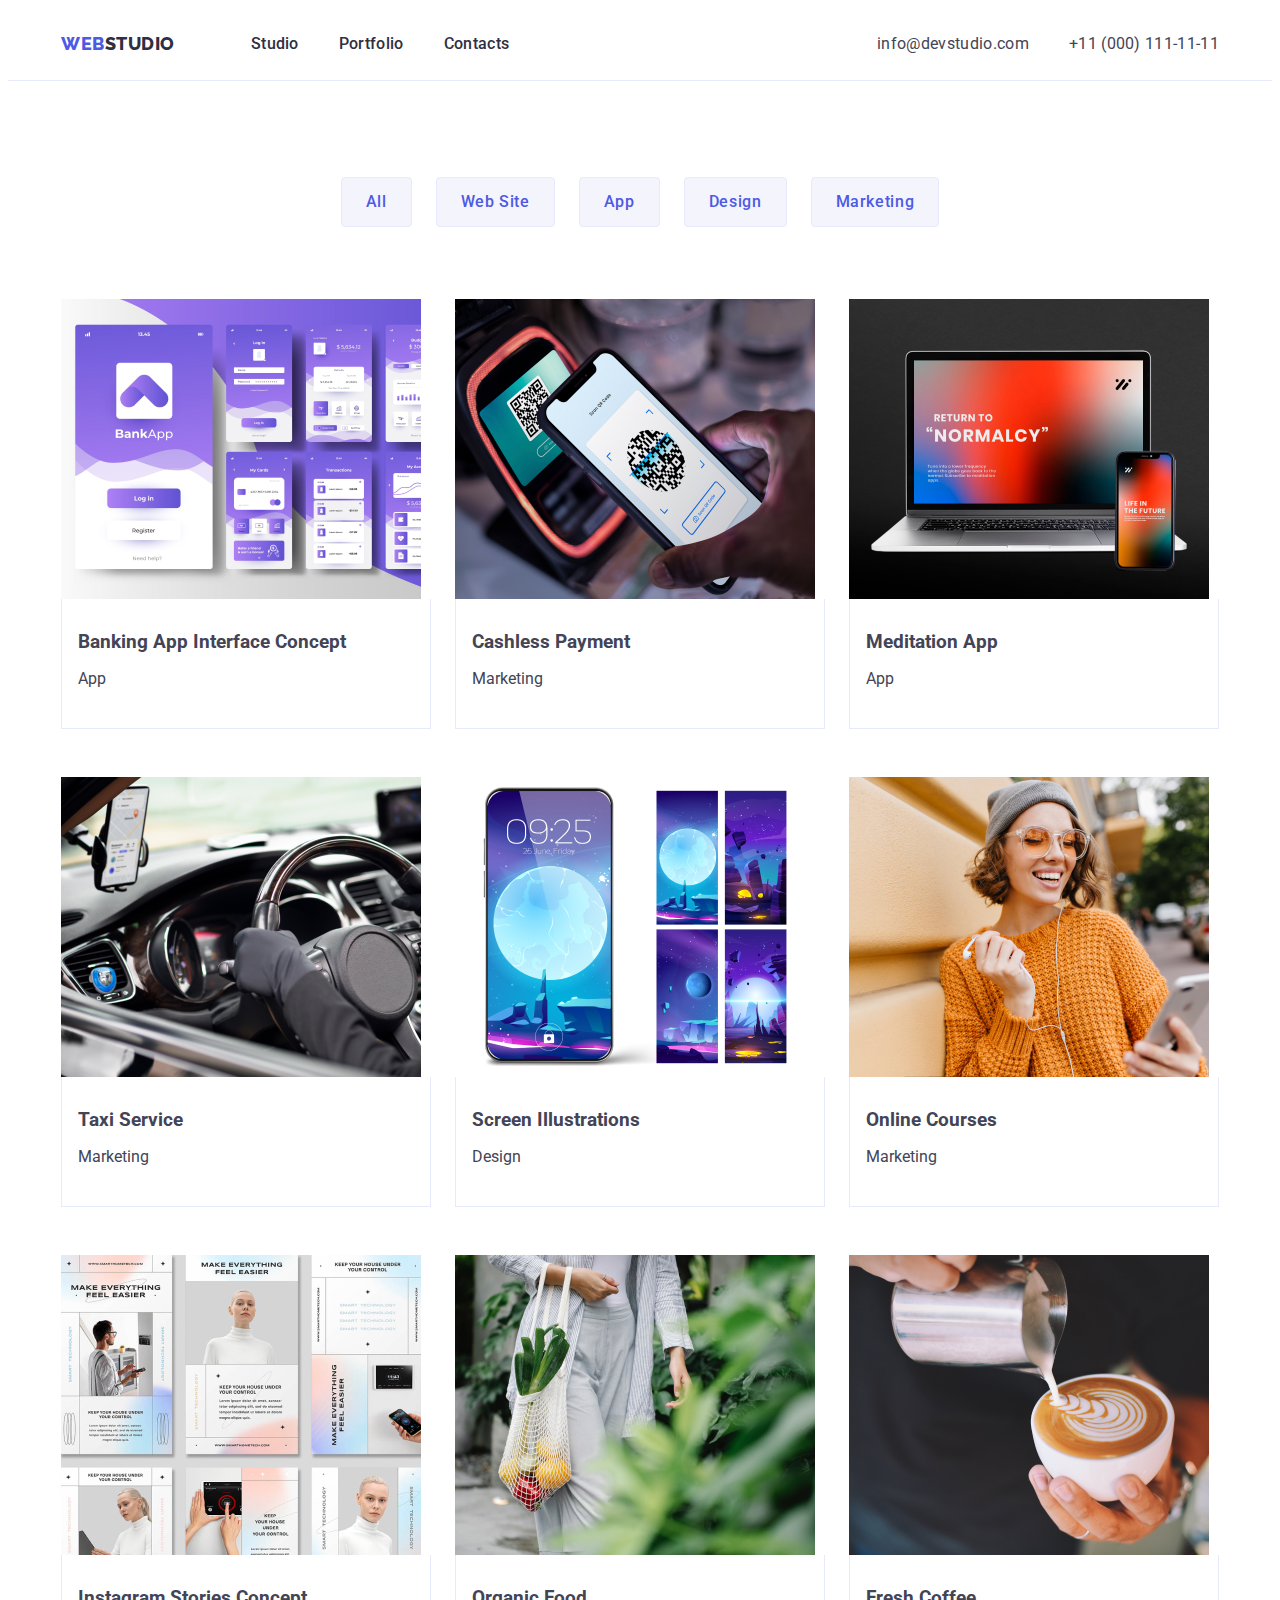
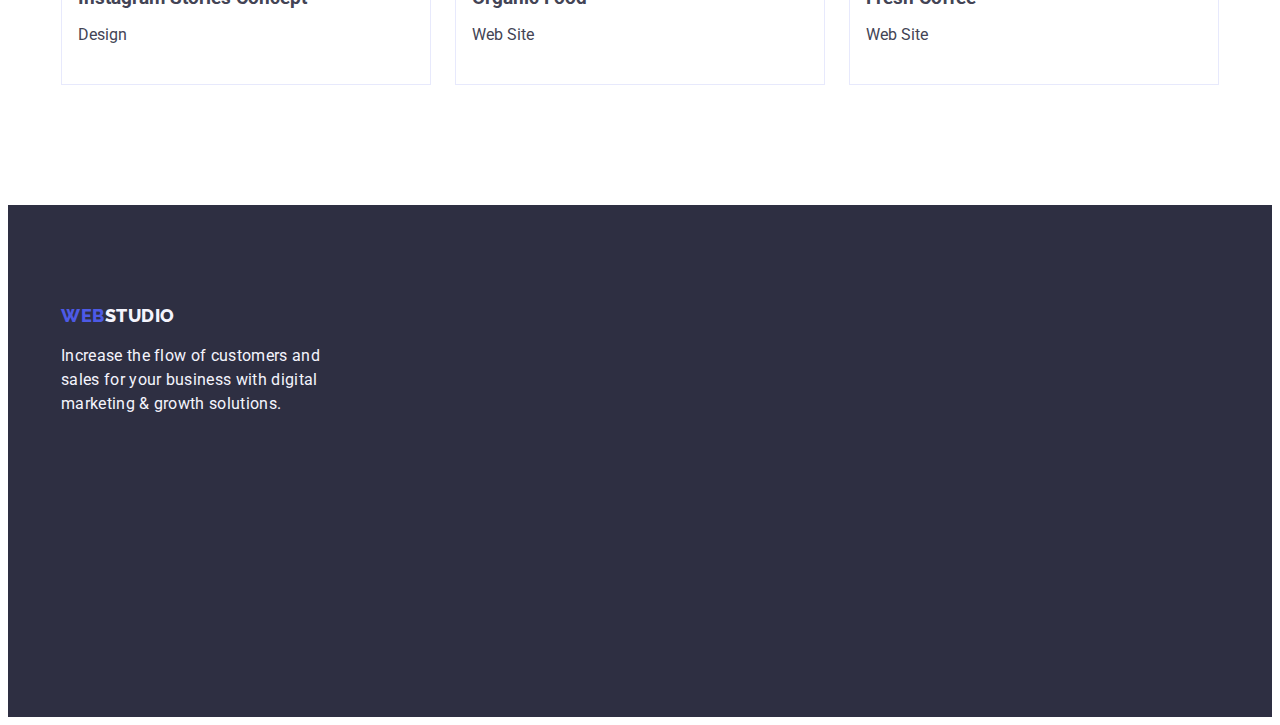
==== portfolio.html @ a8223c03 "Initial commit" ====
<!DOCTYPE html>
<html lang="en">
  <head>
    <title>Portfolio</title>
    <link rel="preconnect" href="https://fonts.googleapis.com" />
    <link rel="preconnect" href="https://fonts.gstatic.com" crossorigin />
    <link
      href="https://fonts.googleapis.com/css2?family=Raleway:wght@800&family=Roboto:wght@400;500;700&display=swap"
      rel="stylesheet"
    />
    <link
      rel="stylesheet"
      href="https://cdnjs.cloudflare.com/ajax/libs/modern-normalize/2.0.0/modern-normalize.min.css"
      integrity="sha512-4xo8blKMVCiXpTaLzQSLSw3KFOVPWhm/TRtuPVc4WG6kUgjH6J03IBuG7JZPkcWMxJ5huwaBpOpnwYElP/m6wg=="
      crossorigin="anonymous"
      referrerpolicy="no-referrer"
    />
    <link rel="stylesheet" href="./css/style.css" />
  </head>

  <body>
    <header class="header">
      <div class="div-header container">
        <nav class="nav">
          <a href="" class="logo link"
            >Web<span class="span-studio-header">Studio</span></a
          >
          <ul class="list navigation">
            <li><a href="./index.html" class="link studio">Studio</a></li>
            <li>
              <a href="./portfolio.html" class="link studio">Portfolio</a>
            </li>
            <li><a href="" class="link studio">Contacts</a></li>
          </ul>
        </nav>
        <address class="address">
          <ul class="list contact-list">
            <li>
              <a href="mailto:info@devstudio.com" class="link contacts"
                >info@devstudio.com</a
              >
            </li>
            <li>
              <a href="tel:+110001111111" class="link contacts"
                >+11 (000) 111-11-11</a
              >
            </li>
          </ul>
        </address>
      </div>
    </header>
    <main class="main">
      <section class="section section-portfolio">
        <div class="container">
          <!-- section 1 -->

          <h1 class="h1-portfolio visually-hidden">section 1</h1>
          <ul class="list buttons">
            <li>
              <button type="button" class="first-button">All</button>
            </li>
            <li>
              <button type="button" class="first-button">Web Site</button>
            </li>
            <li>
              <button type="button" class="first-button">App</button>
            </li>
            <li>
              <button type="button" class="first-button">Design</button>
            </li>
            <li>
              <button type="button" class="first-button">Marketing</button>
            </li>
          </ul>

          <ul class="list block-one">
            <li class="block-one-li">
              <a href="" class="link">
                <img
                  src="./images/img21.jpg"
                  width="360"
                  height="300"
                  alt="Banking App Interface Concept"
                />
                <div class="block-one-div">
                  <h3 class="sec-h-three-portf">
                    Banking App Interface Concept
                  </h3>
                  <p class="sec-p-portf">App</p>
                </div>
              </a>
            </li>

            <li class="block-one-li">
              <a href="" class="link">
                <img
                  src="./images/img22.jpg"
                  width="360"
                  height="300"
                  alt="Cashless Payment"
                />
                <div class="block-one-div">
                  <h3 class="sec-h-three-portf">Cashless Payment</h3>
                  <p class="sec-p-portf">Marketing</p>
                </div>
              </a>
            </li>
            <li class="block-one-li">
              <a href="" class="link">
                <img
                  src="./images/img23.jpg"
                  width="360"
                  height="300"
                  alt="Meditation App"
                />
                <div class="block-one-div">
                  <h3 class="sec-h-three-portf">Meditation App</h3>
                  <p class="sec-p-portf">App</p>
                </div>
              </a>
            </li>
            <li class="block-one-li">
              <a href="" class="link">
                <img
                  src="./images/img24.jpg"
                  width="360"
                  height="300"
                  alt="Taxi Service"
                />
                <div class="block-one-div">
                  <h3 class="sec-h-three-portf">Taxi Service</h3>
                  <p class="sec-p-portf">Marketing</p>
                </div>
              </a>
            </li>
            <li class="block-one-li">
              <a href="" class="link">
                <img
                  src="./images/img25.jpg"
                  width="360"
                  height="300"
                  alt="Screen Illustrations"
                />
                <div class="block-one-div">
                  <h3 class="sec-h-three-portf">Screen Illustrations</h3>
                  <p class="sec-p-portf">Design</p>
                </div>
              </a>
            </li>
            <li class="block-one-li">
              <a href="" class="link">
                <img
                  src="./images/img26.jpg"
                  width="360"
                  height="300"
                  alt="Online Courses"
                />
                <div class="block-one-div">
                  <h3 class="sec-h-three-portf">Online Courses</h3>
                  <p class="sec-p-portf">Marketing</p>
                </div>
              </a>
            </li>
            <li class="block-one-li">
              <a href="" class="link">
                <img
                  src="./images/img27.jpg"
                  width="360"
                  height="300"
                  alt="Instagram Stories Concept"
                />
                <div class="block-one-div">
                  <h3 class="sec-h-three-portf">Instagram Stories Concept</h3>
                  <p class="sec-p-portf">Design</p>
                </div>
              </a>
            </li>
            <li class="block-one-li">
              <a href="" class="link">
                <img
                  src="./images/img28.jpg"
                  width="360"
                  height="300"
                  alt="Organic Food"
                />
                <div class="block-one-div">
                  <h3 class="sec-h-three-portf">Organic Food</h3>
                  <p class="sec-p-portf">Web Site</p>
                </div>
              </a>
            </li>
            <li class="block-one-li">
              <a href="" class="link">
                <img
                  src="./images/img29.jpg"
                  width="360"
                  height="300"
                  alt="Fresh Coffee"
                />
                <div class="block-one-div">
                  <h3 class="sec-h-three-portf">Fresh Coffee</h3>
                  <p class="sec-p-portf">Web Site</p>
                </div>
              </a>
            </li>
          </ul>
        </div>
      </section>
    </main>

    <footer class="footerclass">
      <div class="container">
        <a href="" class="logo-footer link"
          >Web<span class="span-studio">Studio</span></a
        >
        <p class="footer-p">
          Increase the flow of customers and sales for your business with
          digital marketing & growth solutions.
        </p>
      </div>
    </footer>
  </body>
</html>
---- css/style.css ----
:root {
  --navyblue: #2e2f42;
  --iris: #4d5ae5;
  --slate: #434455;
  --white: #fff;
  --ocean: #404bbf;
  --cloud: #f4f4fd;
}

body {
  font-family: "Roboto", sans-serif;
  color: #434455;
  background-color: #ffffff;
}

.container {
  margin: 0 auto;
  width: 1158px;
  padding: 0 15px 0 15px;
}

.nav {
  display: flex;
  align-items: center;
}
.section {
}
.link {
  text-decoration: none;
  color: #434455;
  font-family: "Roboto", sans-serif;
}

.logo {
  color: var(--iris);
  font-family: "Raleway", sans-serif;
  font-size: 18px;
  font-weight: 800;
  line-height: 1.17;
  letter-spacing: 0.03em;
  text-transform: uppercase;
  display: inline-block;
  margin-right: 76px;
}

.logo-footer {
  color: var(--iris);
  font-family: "Raleway", sans-serif;
  font-size: 18px;
  font-weight: 800;
  line-height: 1.17;
  letter-spacing: 0.03em;
  text-transform: uppercase;
  display: inline-block;
  margin-bottom: 17.5px;
}

.span-studio {
  color: #f4f4fd;
}

.span-studio-header {
  color: var(--navyblue);
}

.studio {
  display: inline-block;
  font-size: 16px;
  font-weight: 500;
  line-height: 1.5;
  letter-spacing: 0.02em;
  color: var(--navyblue);
  padding: 24px 0 24px;
}
.div-four-sec-list {
  padding: 32px 0;
}
.list-sec-two {
  gap: 24px;
  display: flex;
}
.sec-four-li {
  width: calc((100% - 72px) / 4);
  border-radius: 0px 0px 4px 4px;
}
.list-sec-two-li {
  width: calc((100% - 72px) / 4);
}
.img-list-index-li {
  width: calc((100% - 48px) / 3);
}
.list {
  list-style: none;
  display: flex;
  padding: 0;
  margin: 0;
}

.img-list-index {
  display: flex;
  flex-wrap: wrap;
  gap: 24px;
}

.img-list-index > img {
  border: 1px solid var(--cornflower, #e7e9fc);
  background: url(<path-to-image>),
    lightgray -72.845px -19px / 144.444% 112.667% no-repeat;
}
.navigation {
  font-size: 16px;
  font-weight: 500;
  line-height: 1.5;
  letter-spacing: 0.32px;
  display: flex;
  gap: 40px;
}

.contacts:hover,
.contacts:focus,
.studio:hover,
.studio:focus {
  color: var(--ocean);
}

.address {
  font-family: "Roboto";
  font-size: 16px;
  font-style: normal;
  font-weight: 400;
  letter-spacing: 0.32px;
  margin-left: auto;
}

.contacts {
  display: inline-block;
  color: var(--slate);
  line-height: 1.5;
  letter-spacing: 0.02em;
}
h1,
h2,
h3,
h4,
h5 {
  margin: 0;
}
.contact-list {
  display: flex;
  gap: 40px;
  padding-top: 24px;
  padding-bottom: 24px;
}

.sec-h-three {
  margin-bottom: 8px;
  font-weight: 500;
  line-height: 1.2;
  font-size: 20px;
  letter-spacing: 0.02em;
  color: var(---navyblue, #2e2f42);
}
.sec-p {
  line-height: 1.5;
  font-size: 16px;
  letter-spacing: 0.02em;
  color: var(--slate, #434455);
}

.sec-h-three-team {
  margin-bottom: 8px;
  font-weight: 500;
  line-height: 1.2;
  font-size: 20px;
  letter-spacing: 0.02em;
  color: var(---navyblue, #2e2f42);
  justify-content: center;
  align-items: center;
  display: flex;
}

.sec-p-team {
  line-height: 1.5;
  font-size: 16px;
  letter-spacing: 0.02em;
  color: var(--slate, #434455);
  justify-content: center;
  align-items: center;
  display: flex;
}

.h-section-thee {
  font-size: 36px;
  line-height: 1.11;
  text-align: center;
  color: var(---navyblue, #2e2f42);
  text-transform: capitalize;
  letter-spacing: 0.02em;
  margin-bottom: 72px;
}

.section-four {
  background-color: #f4f4fd;
  padding: 120px 0;
}

.section-three {
  padding-bottom: 120px;
}
.footerclass {
  background-color: var(--navyblue);
  padding: 100px 0;
  height: 312px;
  flex-shrink: 0;
}
.block-one {
  display: flex;
  flex-wrap: wrap;
  column-gap: 24px;
  row-gap: 48px;
}

.block-one-div {
  padding: 32px 16px;
  border: 1px solid #e7e9fc;
  border-top: none;
}
.block-one-li {
  width: calc((100% - 48px) / 3);
}
.sec-p-portf,
.sec-h-three-portf {
  flex-direction: column;
  justify-content: center;
  align-items: flex-start;
  gap: 8px;
  align-self: stretch;
  margin-bottom: 8px;
}

.button-sec-index {
  background: var(--navyblue, #2e2f42);
  height: 600px;
  flex-shrink: 0;
  padding: 188px 0;
}
.footer-p {
  font-family: Roboto;
  font-size: 16px;
  font-style: normal;
  font-weight: 400;
  line-height: 1.5;
  color: var(--cloud);
  letter-spacing: 0.02em;
  max-width: 264px;
  margin: 0;
}

.section-buttons {
  background-color: var(---navyblue, #2e2f42);
}

.buttons {
  display: flex;
  justify-content: center;
  gap: 24px;
  margin-bottom: 72px;
}

.h-section-one {
  font-size: 56px;
  line-height: 1.07;
  text-align: center;
  letter-spacing: 0.02em;
  color: #ffffff;
  max-width: 496px;
  margin-left: auto;
  margin-right: auto;
}
.first-button {
  background-color: var(--cloud);
  font-family: "Roboto", sans-serif;
  font-weight: 500;
  line-height: 1.5;
  font-size: 16px;
  letter-spacing: 0.04em;
  cursor: pointer;
  color: var(--iris);
  display: flex;
  padding: 12px 24px;
  border-radius: 4px;
  border: 1px solid var(--cornflower, #e7e9fc);
}
.div-header {
  display: flex;
}

.section-portfolio {
  padding: 96px 0 120px 0;
}

.header {
  border-bottom: 1px solid #e7e9fc;
}
img {
  display: block;
}
.four-sec-list {
  gap: 24px;
}
.sec-four-li {
  background-color: #ffffff;
  border-radius: 0px 0px 4px 4px;
  box-shadow: 0px 2px 1px 0px rgba(46, 47, 66, 0.08),
    0px 1px 1px 0px rgba(46, 47, 66, 0.16),
    0px 1px 6px 0px rgba(46, 47, 66, 0.08);
}
.section-two {
  padding: 120px 0;
}
.visually-hidden {
  position: absolute;
  width: 1px;
  height: 1px;
  margin: -1px;
  border: 0;
  padding: 0;
  white-space: nowrap;
  clip-path: inset(100%);
  clip: rect(0 0 0 0);
  overflow: hidden;
}
.button-index {
  background-color: #4d5ae5;
  color: #ffffff;
  font-family: "Roboto", sans-serif;
  font-weight: 500;
  line-height: 1.5;
  font-size: 16px;
  letter-spacing: 0.04em;
  cursor: pointer;
  display: block;
  min-width: 169px;
  height: 56px;
  border: none;
  gap: 10px;
  justify-content: center;
  align-items: center;
  border-radius: 4px;
  margin-left: auto;
  margin-right: auto;
  margin-top: 48px;
  box-shadow: 0px 4px 4px 0px rgba(0, 0, 0, 0.15);
}

.button-index:hover,
.button-index:focus {
  background-color: #404bbf;
}

.first-button:hover,
.first-button:focus {
  color: #ffffff;
  background-color: #404bbf;
  border: 1px solid transparent;
}
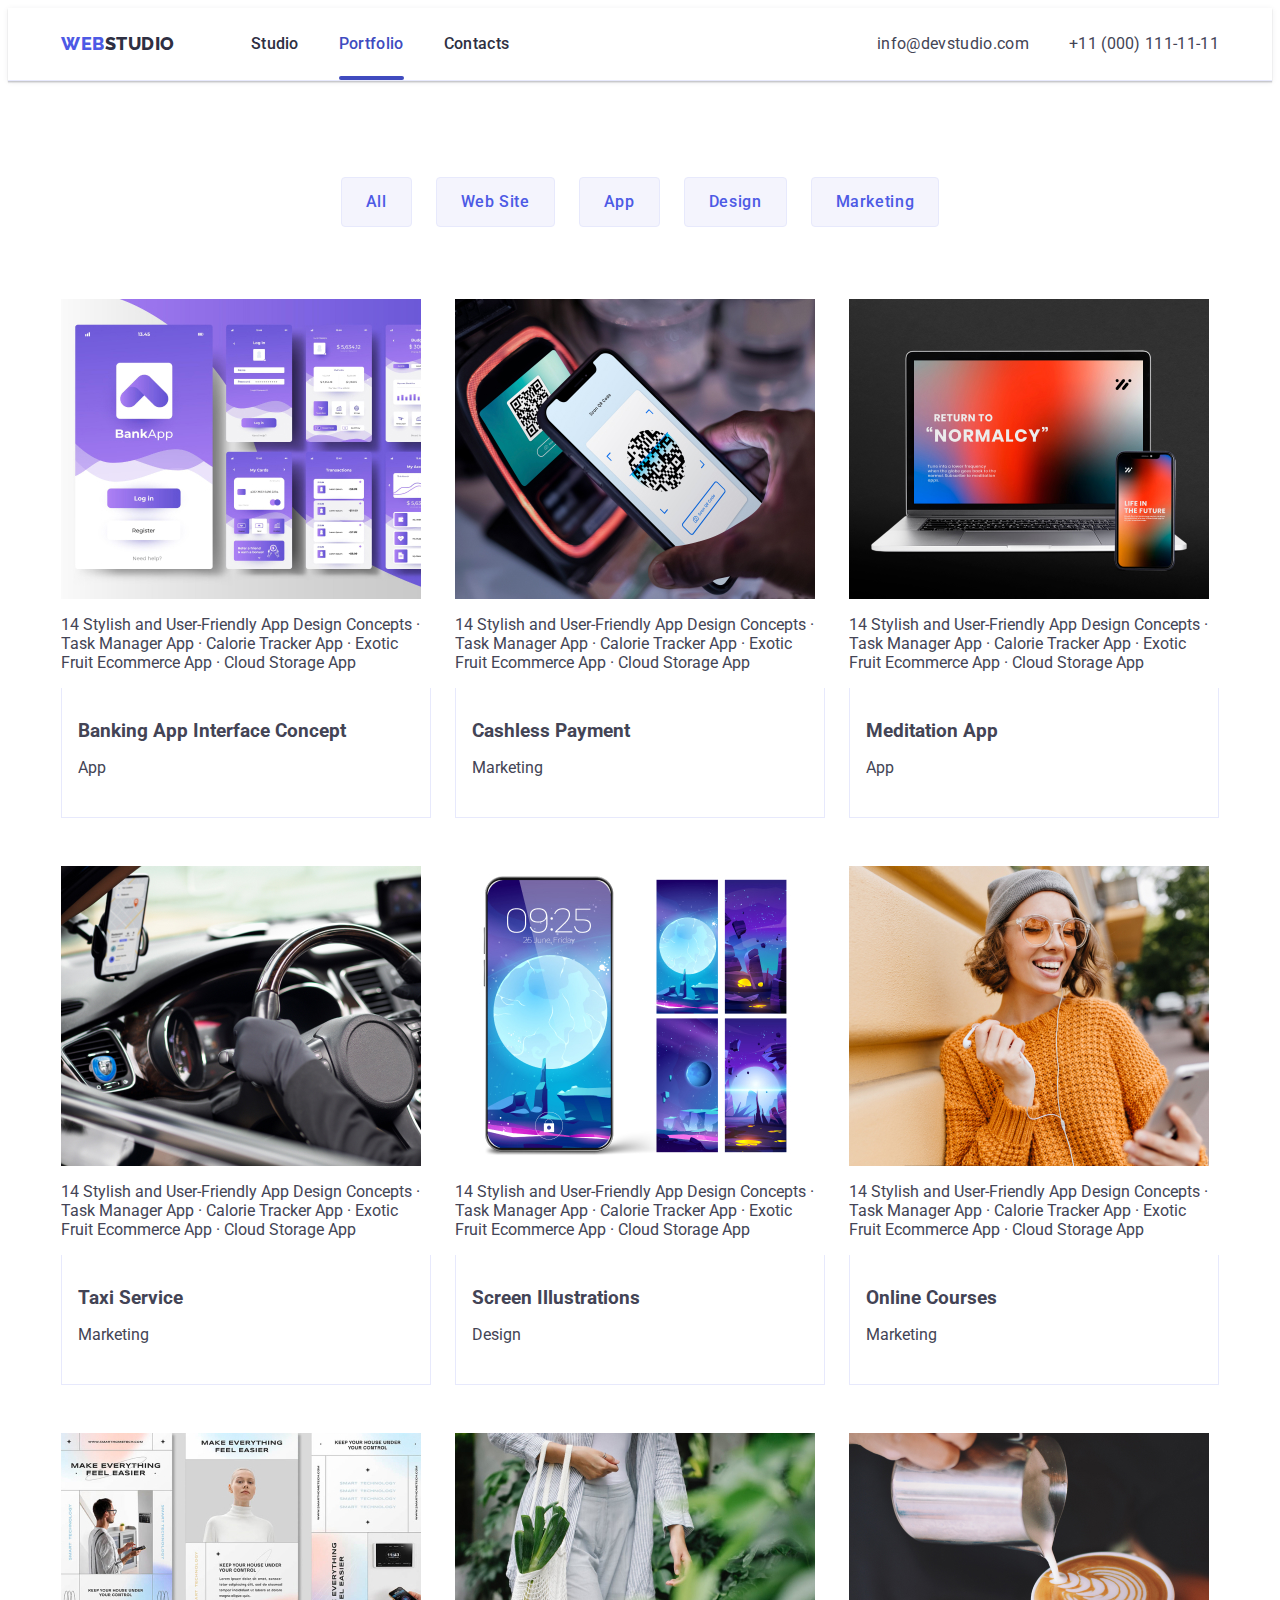
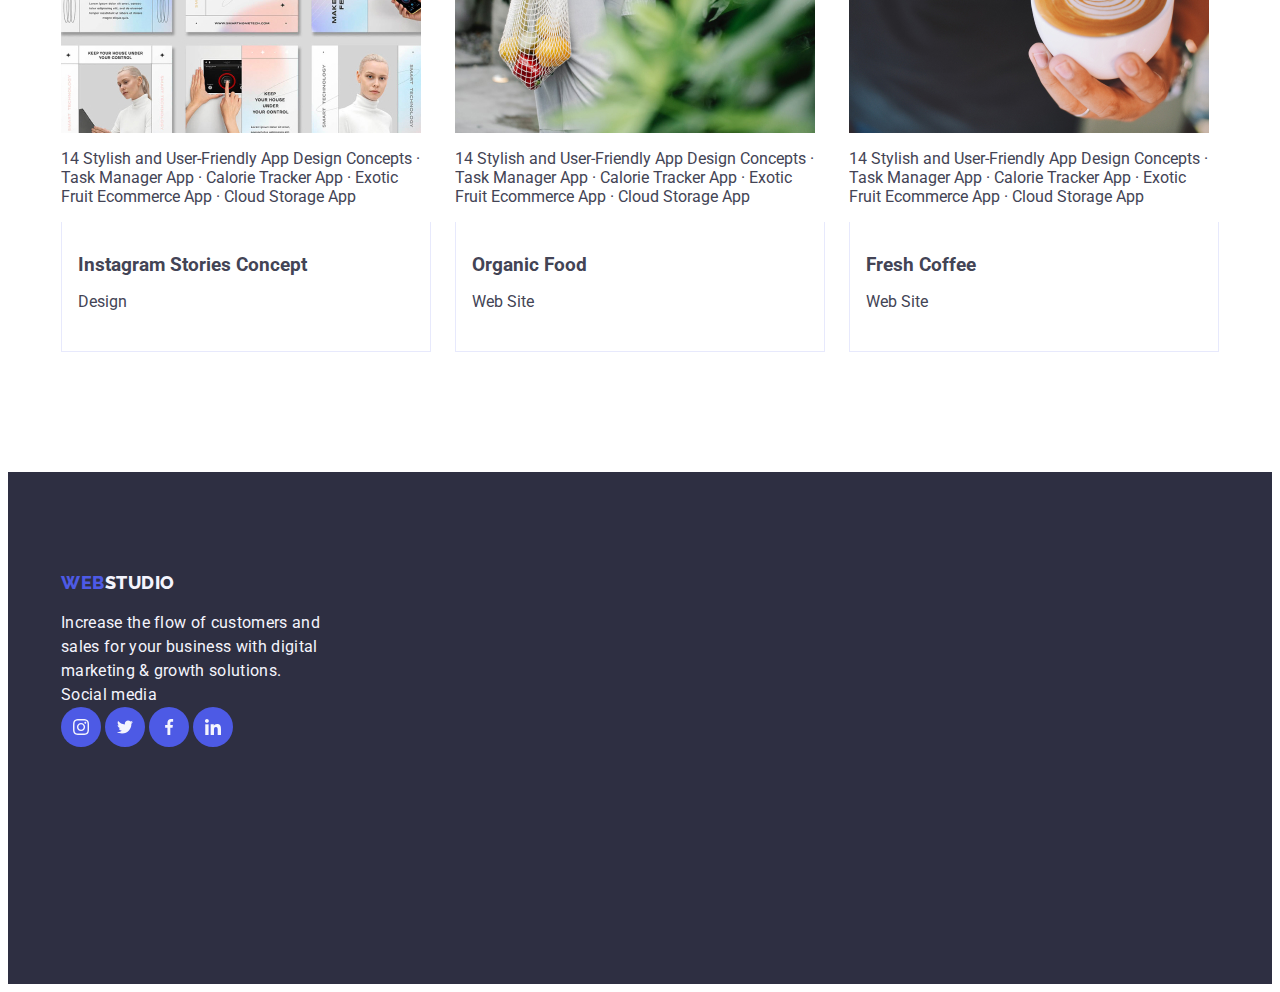
==== commit 2989655d: "1" ====
--- a/portfolio.html
+++ b/portfolio.html
@@ -19,16 +19,14 @@
   </head>
 
   <body>
-    <header class="header">
+    <header class="header-portfolio">
       <div class="div-header container">
         <nav class="nav">
-          <a href="" class="logo link"
-            >Web<span class="span-studio-header">Studio</span></a
-          >
+          <a href="" class="logo link">Web<span class="span-studio-header">Studio</span></a>
           <ul class="list navigation">
             <li><a href="./index.html" class="link studio">Studio</a></li>
             <li>
-              <a href="./portfolio.html" class="link studio">Portfolio</a>
+              <a href="./portfolio.html" class="link studio current">Portfolio</a>
             </li>
             <li><a href="" class="link studio">Contacts</a></li>
           </ul>
@@ -36,14 +34,10 @@
         <address class="address">
           <ul class="list contact-list">
             <li>
-              <a href="mailto:info@devstudio.com" class="link contacts"
-                >info@devstudio.com</a
-              >
-            </li>
-            <li>
-              <a href="tel:+110001111111" class="link contacts"
-                >+11 (000) 111-11-11</a
-              >
+              <a href="mailto:info@devstudio.com" class="link contacts">info@devstudio.com</a>
+            </li>
+            <li>
+              <a href="tel:+110001111111" class="link contacts">+11 (000) 111-11-11</a>
             </li>
           </ul>
         </address>
@@ -75,13 +69,14 @@
 
           <ul class="list block-one">
             <li class="block-one-li">
-              <a href="" class="link">
+              <a href="" class="link block-one-a">
+                <div class="block-one-img-div">
                 <img
                   src="./images/img21.jpg"
                   width="360"
                   height="300"
                   alt="Banking App Interface Concept"
-                />
+                /> <p class="img-decs">14 Stylish and User-Friendly App Design Concepts · Task Manager App · Calorie Tracker App · Exotic Fruit Ecommerce App · Cloud Storage App</p></div>
                 <div class="block-one-div">
                   <h3 class="sec-h-three-portf">
                     Banking App Interface Concept
@@ -92,13 +87,14 @@
             </li>
 
             <li class="block-one-li">
-              <a href="" class="link">
+              <a href="" class="link block-one-a">
+                <div class="block-one-img-div">
                 <img
                   src="./images/img22.jpg"
                   width="360"
                   height="300"
                   alt="Cashless Payment"
-                />
+                /><p class="img-decs">14 Stylish and User-Friendly App Design Concepts · Task Manager App · Calorie Tracker App · Exotic Fruit Ecommerce App · Cloud Storage App</p></div>
                 <div class="block-one-div">
                   <h3 class="sec-h-three-portf">Cashless Payment</h3>
                   <p class="sec-p-portf">Marketing</p>
@@ -106,13 +102,14 @@
               </a>
             </li>
             <li class="block-one-li">
-              <a href="" class="link">
+              <a href="" class="link block-one-a">
+                <div class="block-one-img-div">
                 <img
                   src="./images/img23.jpg"
                   width="360"
                   height="300"
                   alt="Meditation App"
-                />
+                /><p class="img-decs">14 Stylish and User-Friendly App Design Concepts · Task Manager App · Calorie Tracker App · Exotic Fruit Ecommerce App · Cloud Storage App</p></div>
                 <div class="block-one-div">
                   <h3 class="sec-h-three-portf">Meditation App</h3>
                   <p class="sec-p-portf">App</p>
@@ -120,13 +117,14 @@
               </a>
             </li>
             <li class="block-one-li">
-              <a href="" class="link">
+              <a href="" class="link block-one-a">
+                <div class="block-one-img-div">
                 <img
                   src="./images/img24.jpg"
                   width="360"
                   height="300"
                   alt="Taxi Service"
-                />
+                /><p class="img-decs">14 Stylish and User-Friendly App Design Concepts · Task Manager App · Calorie Tracker App · Exotic Fruit Ecommerce App · Cloud Storage App</p></div>
                 <div class="block-one-div">
                   <h3 class="sec-h-three-portf">Taxi Service</h3>
                   <p class="sec-p-portf">Marketing</p>
@@ -134,13 +132,14 @@
               </a>
             </li>
             <li class="block-one-li">
-              <a href="" class="link">
+              <a href="" class="link block-one-a">
+                <div class="block-one-img-div">
                 <img
                   src="./images/img25.jpg"
                   width="360"
                   height="300"
                   alt="Screen Illustrations"
-                />
+                /><p class="img-decs">14 Stylish and User-Friendly App Design Concepts · Task Manager App · Calorie Tracker App · Exotic Fruit Ecommerce App · Cloud Storage App</p></div>
                 <div class="block-one-div">
                   <h3 class="sec-h-three-portf">Screen Illustrations</h3>
                   <p class="sec-p-portf">Design</p>
@@ -148,13 +147,14 @@
               </a>
             </li>
             <li class="block-one-li">
-              <a href="" class="link">
+              <a href="" class="link block-one-a">
+                <div class="block-one-img-div">
                 <img
                   src="./images/img26.jpg"
                   width="360"
                   height="300"
                   alt="Online Courses"
-                />
+                /><p class="img-decs">14 Stylish and User-Friendly App Design Concepts · Task Manager App · Calorie Tracker App · Exotic Fruit Ecommerce App · Cloud Storage App</p></div>
                 <div class="block-one-div">
                   <h3 class="sec-h-three-portf">Online Courses</h3>
                   <p class="sec-p-portf">Marketing</p>
@@ -162,13 +162,14 @@
               </a>
             </li>
             <li class="block-one-li">
-              <a href="" class="link">
+              <a href="" class="link block-one-a">
+                <div class="block-one-img-div">
                 <img
                   src="./images/img27.jpg"
                   width="360"
                   height="300"
                   alt="Instagram Stories Concept"
-                />
+                /><p class="img-decs">14 Stylish and User-Friendly App Design Concepts · Task Manager App · Calorie Tracker App · Exotic Fruit Ecommerce App · Cloud Storage App</p></div>
                 <div class="block-one-div">
                   <h3 class="sec-h-three-portf">Instagram Stories Concept</h3>
                   <p class="sec-p-portf">Design</p>
@@ -176,13 +177,14 @@
               </a>
             </li>
             <li class="block-one-li">
-              <a href="" class="link">
+              <a href="" class="link block-one-a">
+                <div class="block-one-img-div">
                 <img
                   src="./images/img28.jpg"
                   width="360"
                   height="300"
                   alt="Organic Food"
-                />
+                /><p class="img-decs">14 Stylish and User-Friendly App Design Concepts · Task Manager App · Calorie Tracker App · Exotic Fruit Ecommerce App · Cloud Storage App</p></div>
                 <div class="block-one-div">
                   <h3 class="sec-h-three-portf">Organic Food</h3>
                   <p class="sec-p-portf">Web Site</p>
@@ -190,13 +192,14 @@
               </a>
             </li>
             <li class="block-one-li">
-              <a href="" class="link">
+              <a href="" class="link block-one-a">
+                <div class="block-one-img-div">
                 <img
                   src="./images/img29.jpg"
                   width="360"
                   height="300"
                   alt="Fresh Coffee"
-                />
+                /><p class="img-decs">14 Stylish and User-Friendly App Design Concepts · Task Manager App · Calorie Tracker App · Exotic Fruit Ecommerce App · Cloud Storage App</p></div>
                 <div class="block-one-div">
                   <h3 class="sec-h-three-portf">Fresh Coffee</h3>
                   <p class="sec-p-portf">Web Site</p>
@@ -208,16 +211,36 @@
       </section>
     </main>
 
-    <footer class="footerclass">
-      <div class="container">
-        <a href="" class="logo-footer link"
-          >Web<span class="span-studio">Studio</span></a
-        >
-        <p class="footer-p">
-          Increase the flow of customers and sales for your business with
-          digital marketing & growth solutions.
-        </p>
-      </div>
-    </footer>
+      <footer class="footerclass">
+        <div class="container">
+          <a href="" class="logo-footer link">Web<span class="span-studio">Studio</span></a>
+          <p class="footer-p">
+            Increase the flow of customers and sales for your business with
+            digital marketing & growth solutions.
+          </p>
+        </div>
+      
+        <div class="container social">
+      
+      
+      
+          <p class="footer-p">
+            Social media
+          </p>
+      
+          <svg width="40" height="40">
+            <use href="./images/icons.svg#icon-instagram"></use>
+          </svg>
+          <svg width="40" height="40">
+            <use href="./images/icons.svg#icon-twitter"></use>
+          </svg>
+          <svg width="40" height="40">
+            <use href="./images/icons.svg#icon-facebook"></use>
+          </svg>
+          <svg width="40" height="40">
+            <use href="./images/icons.svg#icon-linkedin"></use>
+          </svg>
+        </div>
+      </footer>
   </body>
 </html>
--- a/css/style.css
+++ b/css/style.css
@@ -64,13 +64,26 @@
 }
 
 .studio {
-  display: inline-block;
+  display: block;
   font-size: 16px;
   font-weight: 500;
   line-height: 1.5;
   letter-spacing: 0.02em;
   color: var(--navyblue);
-  padding: 24px 0 24px;
+  padding: 24px 0;
+  position: relative;
+}
+
+
+.studio.current:after{
+  content: "";
+  position: absolute;
+  left: 0;
+  bottom: 0;
+  width: 100%;
+    height: 4px;
+    border-radius: 2px;
+      background: var(--ocean, #404BBF);
 }
 .div-four-sec-list {
   padding: 32px 0;
@@ -78,6 +91,16 @@
 .list-sec-two {
   gap: 24px;
   display: flex;
+}
+
+.list-sec-two-div{
+  border-radius: 4px;
+    background: var(--cloud, #F4F4FD);
+    justify-content: center;
+    align-items: center;
+    display: flex;
+    padding: 24px 100px;
+    margin-bottom: 8px;
 }
 .sec-four-li {
   width: calc((100% - 72px) / 4);
@@ -119,7 +142,8 @@
 .contacts:hover,
 .contacts:focus,
 .studio:hover,
-.studio:focus {
+.studio:focus,
+.studio.current {
   color: var(--ocean);
 }
 
@@ -227,6 +251,11 @@
 }
 .block-one-li {
   width: calc((100% - 48px) / 3);
+}
+.block-one-li:hover{
+  border: 1px solid var(--cloud, #F4F4FD);
+    background: var(--white, #FFF);
+    box-shadow: 0px 2px 1px 0px rgba(46, 47, 66, 0.08), 0px 1px 1px 0px rgba(46, 47, 66, 0.16), 0px 1px 6px 0px rgba(46, 47, 66, 0.08);
 }
 .sec-p-portf,
 .sec-h-three-portf {
@@ -243,7 +272,13 @@
   height: 600px;
   flex-shrink: 0;
   padding: 188px 0;
-}
+  max-width: 1440px;
+  background-repeat: no-repeat;
+  background-position: center;
+  background-size: cover;
+  background-image: linear-gradient(rgba(46, 47, 66, 0.7),
+        rgba(46, 47, 66, 0.7)), url(../images/bg-image.jpg);
+      }
 .footer-p {
   font-family: Roboto;
   font-size: 16px;
@@ -299,9 +334,6 @@
   padding: 96px 0 120px 0;
 }
 
-.header {
-  border-bottom: 1px solid #e7e9fc;
-}
 img {
   display: block;
 }
@@ -361,6 +393,64 @@
 .first-button:hover,
 .first-button:focus {
   color: #ffffff;
-  background-color: #404bbf;
   border: 1px solid transparent;
-}
+  border-radius: 4px;
+    background: var(--ocean, #404BBF);
+    box-shadow: 0px 2px 2px 0px rgba(0, 0, 0, 0.12), 0px 2px 1px 0px rgba(0, 0, 0, 0.08), 0px 3px 1px 0px rgba(0, 0, 0, 0.10);
+}
+.customers-container{
+  padding: 120px 156px;
+  margin: 0;
+}
+.icon-customers{
+  width: 168px;
+    height: 88px;
+}
+.custom-h2{
+  margin-bottom: 72px;
+  text-align: center;
+}
+.header {
+  padding: 0;
+  margin: 0;
+}
+.icons-sec-four{
+  display: flex;
+    justify-content: center;
+    align-items: center;
+    gap: 24px;
+}
+.customers-list{
+  display: inline-flex;
+    align-items: flex-start;
+    gap: 24px;
+}
+.img-decs:hover,
+.img-decs:focus{
+  transform: translateY(0%);
+}
+.block-one-a{
+  transition: box-shadow 250ms cubic-bezier(0.4, 0, 0.2, 1)
+}
+.header-portfolio{
+border-bottom: 1px solid var(--cornflower, #E7E9FC);
+  background: var(--white, #FFF);
+  box-shadow: 0px 1px 6px 0px rgba(46, 47, 66, 0.08), 0px 1px 1px 0px rgba(46, 47, 66, 0.16), 0px 2px 1px 0px rgba(46, 47, 66, 0.08);
+}
+
+.block-one-img-div{
+position: relative;
+overflow: hidden;
+
+}
+
+.img-desc{
+  position: absolute;
+  top: 0;
+font-size: 16px;
+line-height: 1,5;
+letter-spacing: 0.02em;
+color: var(--cloud, #F4F4FD);
+padding: 40px 32px;
+background: var(--iris, #4D5AE5);
+}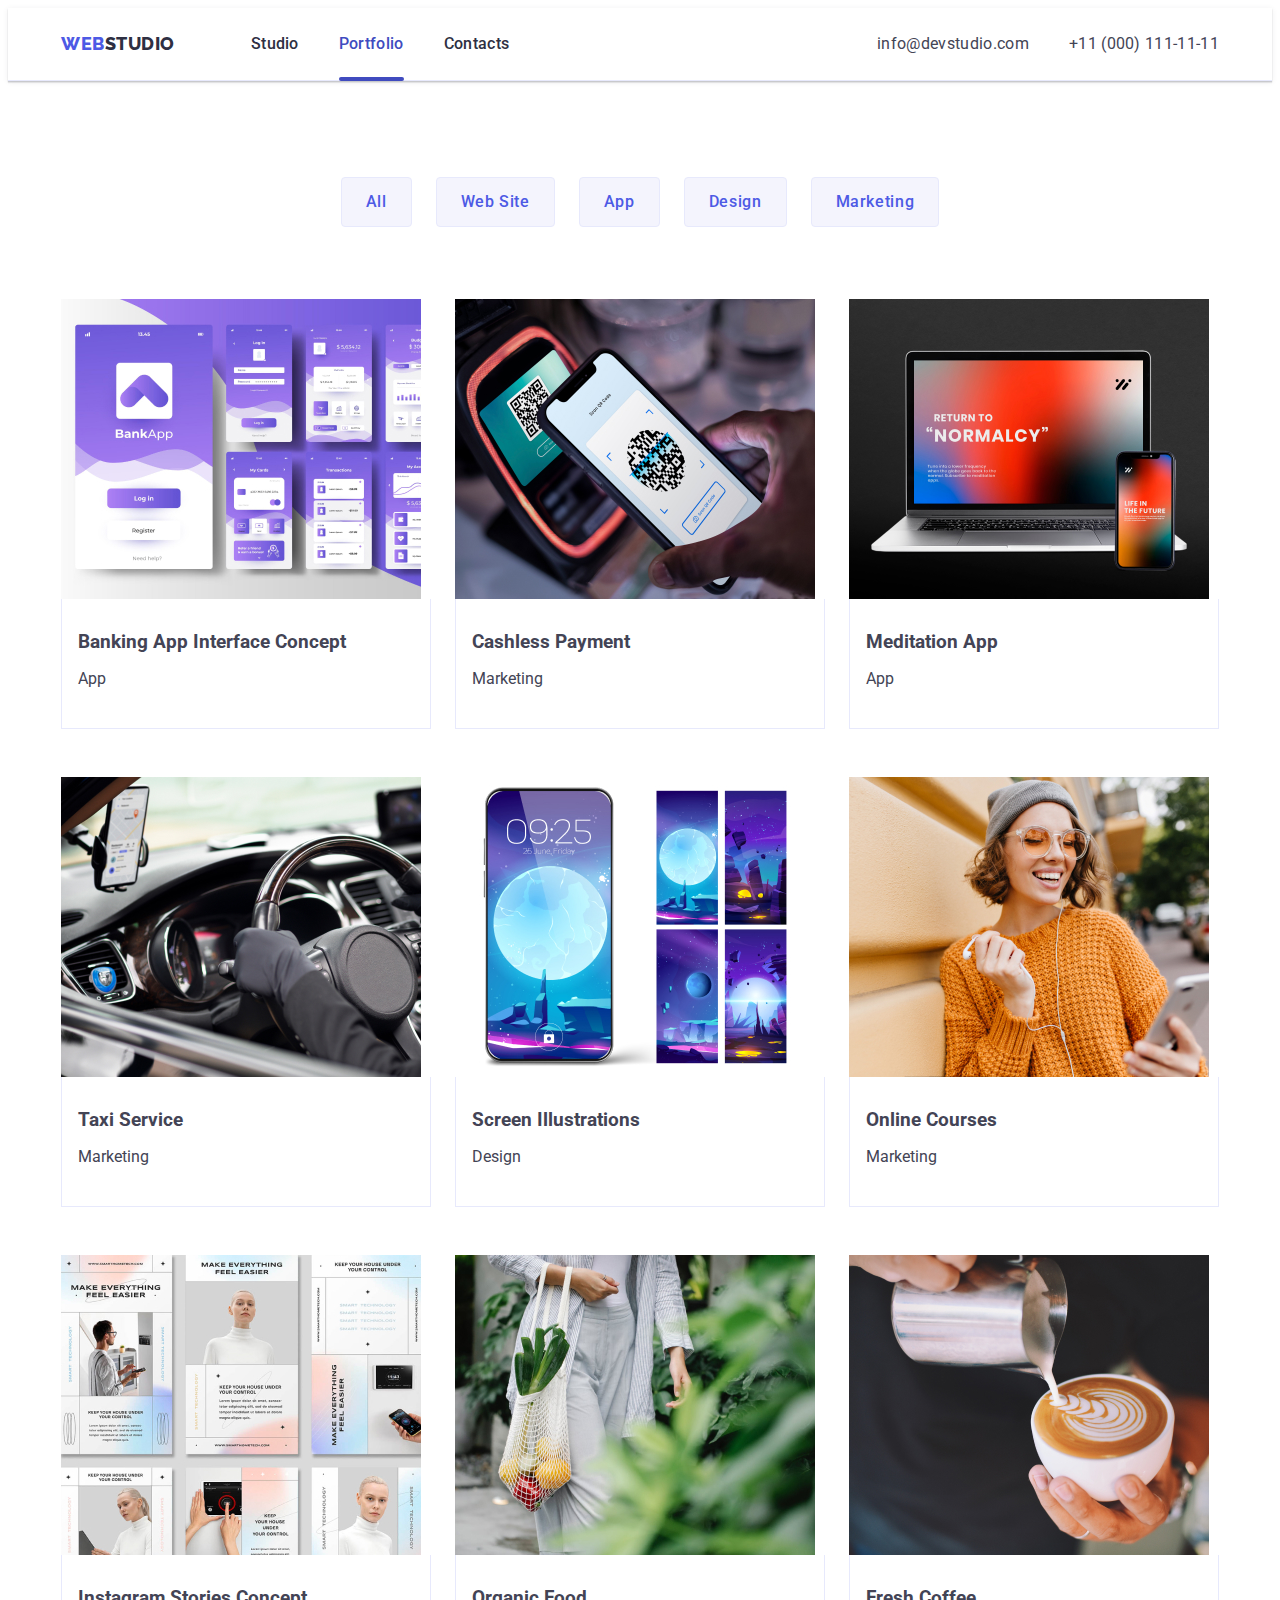
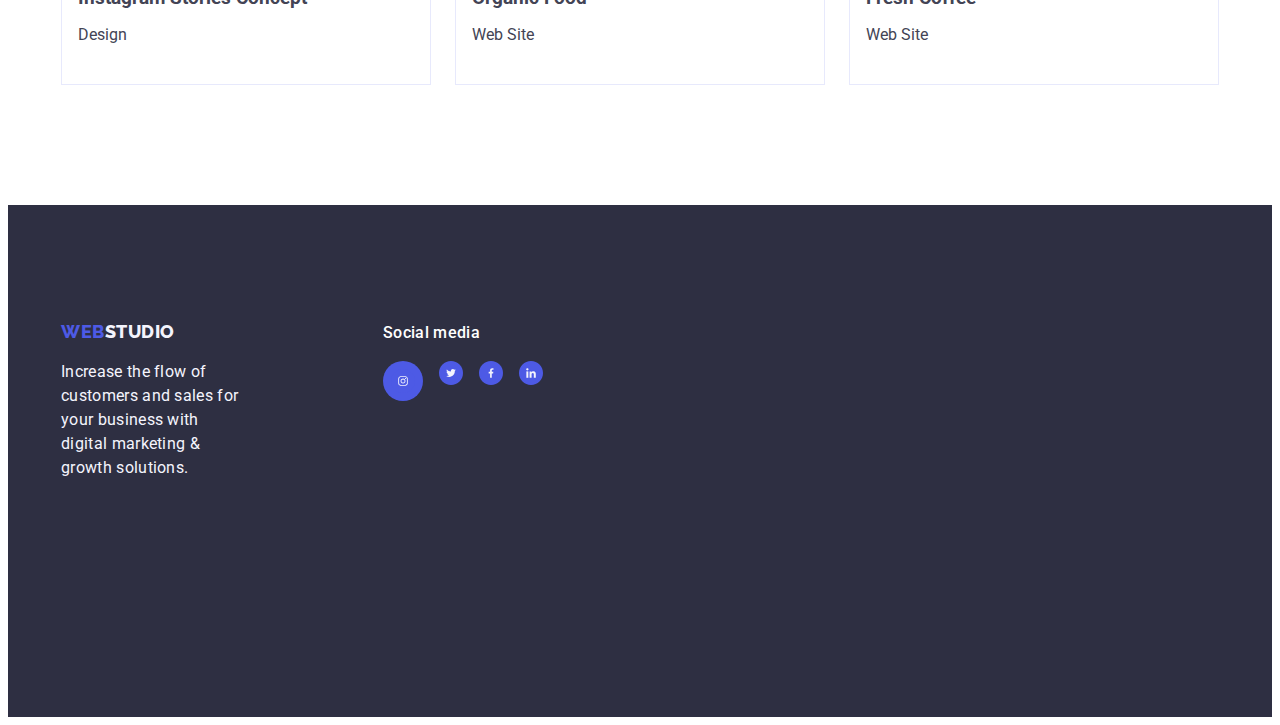
==== commit 4bfac5a9: "2" ====
--- a/portfolio.html
+++ b/portfolio.html
@@ -212,34 +212,43 @@
     </main>
 
       <footer class="footerclass">
-        <div class="container">
-          <a href="" class="logo-footer link">Web<span class="span-studio">Studio</span></a>
-          <p class="footer-p">
-            Increase the flow of customers and sales for your business with
-            digital marketing & growth solutions.
-          </p>
-        </div>
+        <div class="container footer-div">
+          <div class="div-logo-footer">
+            <a href="" class="logo-footer link">Web<span class="span-studio">Studio</span></a>
+            <p class="footer-p">
+              Increase the flow of customers and sales for your business with
+              digital marketing & growth solutions.
+            </p>
+          </div>
       
-        <div class="container social">
-      
-      
-      
-          <p class="footer-p">
-            Social media
-          </p>
-      
-          <svg width="40" height="40">
-            <use href="./images/icons.svg#icon-instagram"></use>
-          </svg>
-          <svg width="40" height="40">
-            <use href="./images/icons.svg#icon-twitter"></use>
-          </svg>
-          <svg width="40" height="40">
-            <use href="./images/icons.svg#icon-facebook"></use>
-          </svg>
-          <svg width="40" height="40">
-            <use href="./images/icons.svg#icon-linkedin"></use>
-          </svg>
+          <div class="container social">
+            <p class="footer-p-social">
+              Social media
+            </p>
+            <ul class="icons-footer-social">
+              <li class="icons-sec-four-li">
+                <a href=" " class="icons-sec-four-a">
+                  <svg width="24" height="24" class="icons-sec-four-svg">
+                    <use href="./images/icons.svg#icon-instagram"></use>
+                  </svg></a>
+              </li>
+              <li>
+                <svg width="24" height="24" class="icons-sec-four-svg">
+                  <use href="./images/icons.svg#icon-twitter"></use>
+                </svg>
+              </li>
+              <li>
+                <svg width="24" height="24" class="icons-sec-four-svg">
+                  <use href="./images/icons.svg#icon-facebook"></use>
+                </svg>
+              </li>
+              <li>
+                <svg width="24" height="24" class="icons-sec-four-svg">
+                  <use href="./images/icons.svg#icon-linkedin"></use>
+                </svg>
+              </li>
+            </ul>
+          </div>
         </div>
       </footer>
   </body>
--- a/css/style.css
+++ b/css/style.css
@@ -2,9 +2,10 @@
   --navyblue: #2e2f42;
   --iris: #4d5ae5;
   --slate: #434455;
-  --white: #fff;
+  --white: #ffffff;
   --ocean: #404bbf;
   --cloud: #f4f4fd;
+  --gray: #8e8f99;
 }
 
 body {
@@ -23,8 +24,9 @@
   display: flex;
   align-items: center;
 }
-.section {
-}
+
+.section {}
+
 .link {
   text-decoration: none;
   color: #434455;
@@ -72,46 +74,53 @@
   color: var(--navyblue);
   padding: 24px 0;
   position: relative;
-}
-
-
-.studio.current:after{
+  transition: color 250ms cubic-bezier(0.4, 0, 0.2, 1);
+}
+
+
+.studio.current:after {
   content: "";
   position: absolute;
   left: 0;
-  bottom: 0;
+  bottom: -1px;
   width: 100%;
-    height: 4px;
-    border-radius: 2px;
-      background: var(--ocean, #404BBF);
-}
+  height: 4px;
+  border-radius: 2px;
+  background: var(--ocean, #404BBF);
+}
+
 .div-four-sec-list {
   padding: 32px 0;
 }
+
 .list-sec-two {
   gap: 24px;
   display: flex;
 }
 
-.list-sec-two-div{
+.list-sec-two-div {
   border-radius: 4px;
-    background: var(--cloud, #F4F4FD);
-    justify-content: center;
-    align-items: center;
-    display: flex;
-    padding: 24px 100px;
-    margin-bottom: 8px;
-}
+  background: var(--cloud, #F4F4FD);
+  justify-content: center;
+  align-items: center;
+  display: flex;
+  padding: 24px 100px;
+  margin-bottom: 8px;
+}
+
 .sec-four-li {
   width: calc((100% - 72px) / 4);
   border-radius: 0px 0px 4px 4px;
 }
+
 .list-sec-two-li {
   width: calc((100% - 72px) / 4);
 }
+
 .img-list-index-li {
   width: calc((100% - 48px) / 3);
 }
+
 .list {
   list-style: none;
   display: flex;
@@ -125,11 +134,12 @@
   gap: 24px;
 }
 
-.img-list-index > img {
+.img-list-index>img {
   border: 1px solid var(--cornflower, #e7e9fc);
   background: url(<path-to-image>),
     lightgray -72.845px -19px / 144.444% 112.667% no-repeat;
 }
+
 .navigation {
   font-size: 16px;
   font-weight: 500;
@@ -161,7 +171,9 @@
   color: var(--slate);
   line-height: 1.5;
   letter-spacing: 0.02em;
-}
+  transition: color 250ms cubic-bezier(0.4, 0, 0.2, 1);
+}
+
 h1,
 h2,
 h3,
@@ -169,6 +181,7 @@
 h5 {
   margin: 0;
 }
+
 .contact-list {
   display: flex;
   gap: 40px;
@@ -184,6 +197,7 @@
   letter-spacing: 0.02em;
   color: var(---navyblue, #2e2f42);
 }
+
 .sec-p {
   line-height: 1.5;
   font-size: 16px;
@@ -231,12 +245,14 @@
 .section-three {
   padding-bottom: 120px;
 }
+
 .footerclass {
   background-color: var(--navyblue);
   padding: 100px 0;
   height: 312px;
   flex-shrink: 0;
 }
+
 .block-one {
   display: flex;
   flex-wrap: wrap;
@@ -249,14 +265,17 @@
   border: 1px solid #e7e9fc;
   border-top: none;
 }
+
 .block-one-li {
   width: calc((100% - 48px) / 3);
 }
-.block-one-li:hover{
+
+.block-one-li:hover {
   border: 1px solid var(--cloud, #F4F4FD);
-    background: var(--white, #FFF);
-    box-shadow: 0px 2px 1px 0px rgba(46, 47, 66, 0.08), 0px 1px 1px 0px rgba(46, 47, 66, 0.16), 0px 1px 6px 0px rgba(46, 47, 66, 0.08);
-}
+  background: var(--white, #FFF);
+  box-shadow: 0px 2px 1px 0px rgba(46, 47, 66, 0.08), 0px 1px 1px 0px rgba(46, 47, 66, 0.16), 0px 1px 6px 0px rgba(46, 47, 66, 0.08);
+}
+
 .sec-p-portf,
 .sec-h-three-portf {
   flex-direction: column;
@@ -277,8 +296,9 @@
   background-position: center;
   background-size: cover;
   background-image: linear-gradient(rgba(46, 47, 66, 0.7),
-        rgba(46, 47, 66, 0.7)), url(../images/bg-image.jpg);
-      }
+      rgba(46, 47, 66, 0.7)), url(../images/bg-image.jpg);
+}
+
 .footer-p {
   font-family: Roboto;
   font-size: 16px;
@@ -289,6 +309,22 @@
   letter-spacing: 0.02em;
   max-width: 264px;
   margin: 0;
+}
+
+.icons-footer-social {
+  display: flex;
+  gap: 16px;
+  list-style-type: none;
+  padding-left: 0;
+}
+
+.footer-p-social {
+  font-family: Roboto;
+  font-size: 16px;
+  font-weight: 500;
+  line-height: 1.5;
+  color: var(--white, #FFF);
+  letter-spacing: 0.02em;
 }
 
 .section-buttons {
@@ -312,6 +348,7 @@
   margin-left: auto;
   margin-right: auto;
 }
+
 .first-button {
   background-color: var(--cloud);
   font-family: "Roboto", sans-serif;
@@ -326,6 +363,7 @@
   border-radius: 4px;
   border: 1px solid var(--cornflower, #e7e9fc);
 }
+
 .div-header {
   display: flex;
 }
@@ -337,9 +375,11 @@
 img {
   display: block;
 }
+
 .four-sec-list {
   gap: 24px;
 }
+
 .sec-four-li {
   background-color: #ffffff;
   border-radius: 0px 0px 4px 4px;
@@ -347,9 +387,11 @@
     0px 1px 1px 0px rgba(46, 47, 66, 0.16),
     0px 1px 6px 0px rgba(46, 47, 66, 0.08);
 }
+
 .section-two {
   padding: 120px 0;
 }
+
 .visually-hidden {
   position: absolute;
   width: 1px;
@@ -362,6 +404,7 @@
   clip: rect(0 0 0 0);
   overflow: hidden;
 }
+
 .button-index {
   background-color: #4d5ae5;
   color: #ffffff;
@@ -383,6 +426,7 @@
   margin-right: auto;
   margin-top: 48px;
   box-shadow: 0px 4px 4px 0px rgba(0, 0, 0, 0.15);
+  transition: background-color 250ms cubic-bezier(0.4, 0, 0.2, 1);
 }
 
 .button-index:hover,
@@ -395,62 +439,234 @@
   color: #ffffff;
   border: 1px solid transparent;
   border-radius: 4px;
-    background: var(--ocean, #404BBF);
-    box-shadow: 0px 2px 2px 0px rgba(0, 0, 0, 0.12), 0px 2px 1px 0px rgba(0, 0, 0, 0.08), 0px 3px 1px 0px rgba(0, 0, 0, 0.10);
-}
-.customers-container{
+  background: var(--ocean, #404BBF);
+  box-shadow: 0px 2px 2px 0px rgba(0, 0, 0, 0.12), 0px 2px 1px 0px rgba(0, 0, 0, 0.08), 0px 3px 1px 0px rgba(0, 0, 0, 0.10);
+}
+
+.customers-container {
   padding: 120px 156px;
   margin: 0;
 }
-.icon-customers{
+
+.icon-customers {
   width: 168px;
-    height: 88px;
-}
-.custom-h2{
+  height: 88px;
+  fill: currentColor;
+}
+
+.custom-h2 {
   margin-bottom: 72px;
   text-align: center;
-}
+  font-size: 36px;
+  line-height: 1.11;
+  color: var(---navyblue, #2e2f42);
+
+}
+
 .header {
   padding: 0;
   margin: 0;
-}
-.icons-sec-four{
-  display: flex;
-    justify-content: center;
-    align-items: center;
-    gap: 24px;
-}
-.customers-list{
-  display: inline-flex;
-    align-items: flex-start;
-    gap: 24px;
-}
+  box-shadow: 0px 2px 1px rgba(46, 47, 66, 0.08),
+    0px 1px 1px rgba(46, 47, 66, 0.16),
+    0px 1px 6px rgba(46, 47, 66, 0.08);
+}
+
+.icons-sec-four {
+  display: flex;
+  justify-content: center;
+  gap: 24px;
+  list-style-type: none;
+  justify-content: center;
+  padding: 0;
+}
+
+.icons-sec-four-li {
+  width: 40px;
+  height: 40px;
+}
+
+.icons-sec-four-a {
+  width: 100%;
+  height: 100%;
+  align-items: center;
+  background-color: var(--iris, #4D5AE5);
+  display: flex;
+  justify-content: center;
+  border-radius: 50%;
+}
+
+.icons-sec-four-a-footer {
+  width: 100%;
+  height: 100%;
+  align-items: center;
+  background-color: var(--iris, #4D5AE5);
+  display: flex;
+  justify-content: center;
+  border-radius: 50%;
+}
+
+.icons-sec-four-a-footer:hover,
+.icons-sec-four-a-footer:focus {
+  background-color: #31d0aa;
+}
+
+.customers-section {
+  padding: 120px 0;
+}
+
+.icons-sec-four-a:hover,
+.icons-sec-four-a:focus {
+  background-color: #404bbf;
+}
+
+.icons-sec-four-svg {
+  fill: var(--cloud, #F4F4FD);
+}
+
+.customers-list {
+  display: flex;
+  align-items: flex-start;
+  gap: 24px;
+}
+
+.custom-list-li {
+  width: calc((100% - 120px) / 6);
+  height: 88px;
+}
+
+.is-hidden {
+  opacity: 0;
+  visibility: hidden;
+  pointer-events: none;
+}
+
+.modal-div {
+  position: fixed;
+  top: 0;
+  left: 0;
+  width: 100%;
+  height: 100%;
+  background-color: rgba(46, 47, 66, 0.4);
+  transition: opacity 250ms cubic-bezier(0.4, 0, 0.2, 1), visibility 250ms cubic-bezier(0.4, 0, 0.2, 1);
+}
+
+.modal-w {
+  position: absolute;
+  top: 50%;
+  left: 50%;
+  transition: transform 250ms cubic-bezier(0.4, 0, 0.2, 1);
+  transform: translate(-50%, -50%) scale(1);
+  width: 408px;
+  border-radius: 4px;
+  min-height: 584px;
+  background: #fcfcfc;
+  box-shadow: 0px 1px 1px rgba(0, 0, 0, 0.14), 0px 1px 3px rgba(0, 0, 0, 0.12), 0px 2px 1px rgba(0, 0, 0, 0.2);
+}
+
+.modal-button-close {
+  top: 24px;
+  position: absolute;
+  right: 24px;
+  width: 24px;
+  height: 24px;
+  cursor: pointer;
+  border-radius: 50%;
+  display: flex;
+  justify-content: center;
+  align-items: center;
+  background-color: #e7e9fc;
+  border: 1px solid rgba(0, 0, 0, 0.1);
+  padding: 0;
+  transition: background-color 250ms cubic-bezier(0.4, 0, 0.2, 1), border 250ms cubic-bezier(0.4, 0, 0.2, 1);
+}
+
+.modal-button-close:hover,
+.modal-button-close:focus {
+  background-color: #404bbf;
+  border: none;
+  fill: #ffffff;
+}
+
+.block-one-a {
+  display: block;
+}
+
+.block-one-a:hover,
+.block-one-a:focus {
+  box-shadow: 0px 1px 6px rgba(46, 47, 66, 0.08), 0px 1px 1px rgba(46, 47, 66, 0.16), 0px 2px 1px rgba(46, 47, 66, 0.08);
+}
+
+.custom-link {
+  width: 100%;
+  height: 100%;
+  border: 1px solid #8e8f99;
+  border-radius: 4px;
+  display: flex;
+  align-items: center;
+  justify-content: center;
+  color: var(--gray);
+  transition: border-color 250ms cubic-bezier(0.4, 0, 0.2, 1),
+    color 250ms cubic-bezier(0.4, 0, 0.2, 1);
+}
+
+.custom-link:hover,
+.custom-link:focus {
+  border-color: #404bbf;
+  color: #404bbf;
+}
+
+.img-decs {
+  position: absolute;
+  top: 0;
+  font-size: 16px;
+  line-height: 1.5;
+  letter-spacing: 0.02em;
+  padding: 40px 32px;
+  color: var(--cloud, #F4F4FD);
+  background-color: #4d5ae5;
+  height: 100%;
+  width: 100%;
+  transform: translateY(100%);
+  transition: transform 250ms cubic-bezier(0.4, 0, 0.2, 1);
+}
+
 .img-decs:hover,
-.img-decs:focus{
+.img-decs:focus {
   transform: translateY(0%);
 }
-.block-one-a{
+
+.block-one-a {
   transition: box-shadow 250ms cubic-bezier(0.4, 0, 0.2, 1)
 }
-.header-portfolio{
-border-bottom: 1px solid var(--cornflower, #E7E9FC);
+
+.header-portfolio {
+  border-bottom: 1px solid var(--cornflower, #E7E9FC);
   background: var(--white, #FFF);
   box-shadow: 0px 1px 6px 0px rgba(46, 47, 66, 0.08), 0px 1px 1px 0px rgba(46, 47, 66, 0.16), 0px 2px 1px 0px rgba(46, 47, 66, 0.08);
 }
 
-.block-one-img-div{
-position: relative;
-overflow: hidden;
-
-}
-
-.img-desc{
+.block-one-img-div {
+  position: relative;
+  overflow: hidden;
+}
+
+.div-logo-footer {
+  margin-right: 120px;
+}
+
+.footer-div {
+  display: flex;
+  align-items: baseline;
+
+}
+
+.img-desc {
   position: absolute;
   top: 0;
-font-size: 16px;
-line-height: 1,5;
-letter-spacing: 0.02em;
-color: var(--cloud, #F4F4FD);
-padding: 40px 32px;
-background: var(--iris, #4D5AE5);
+  font-size: 16px;
+  line-height: 1, 5;
+  letter-spacing: 0.02em;
+  color: var(--cloud, #F4F4FD);
+  padding: 40px 32px;
+  background: var(--iris, #4D5AE5);
 }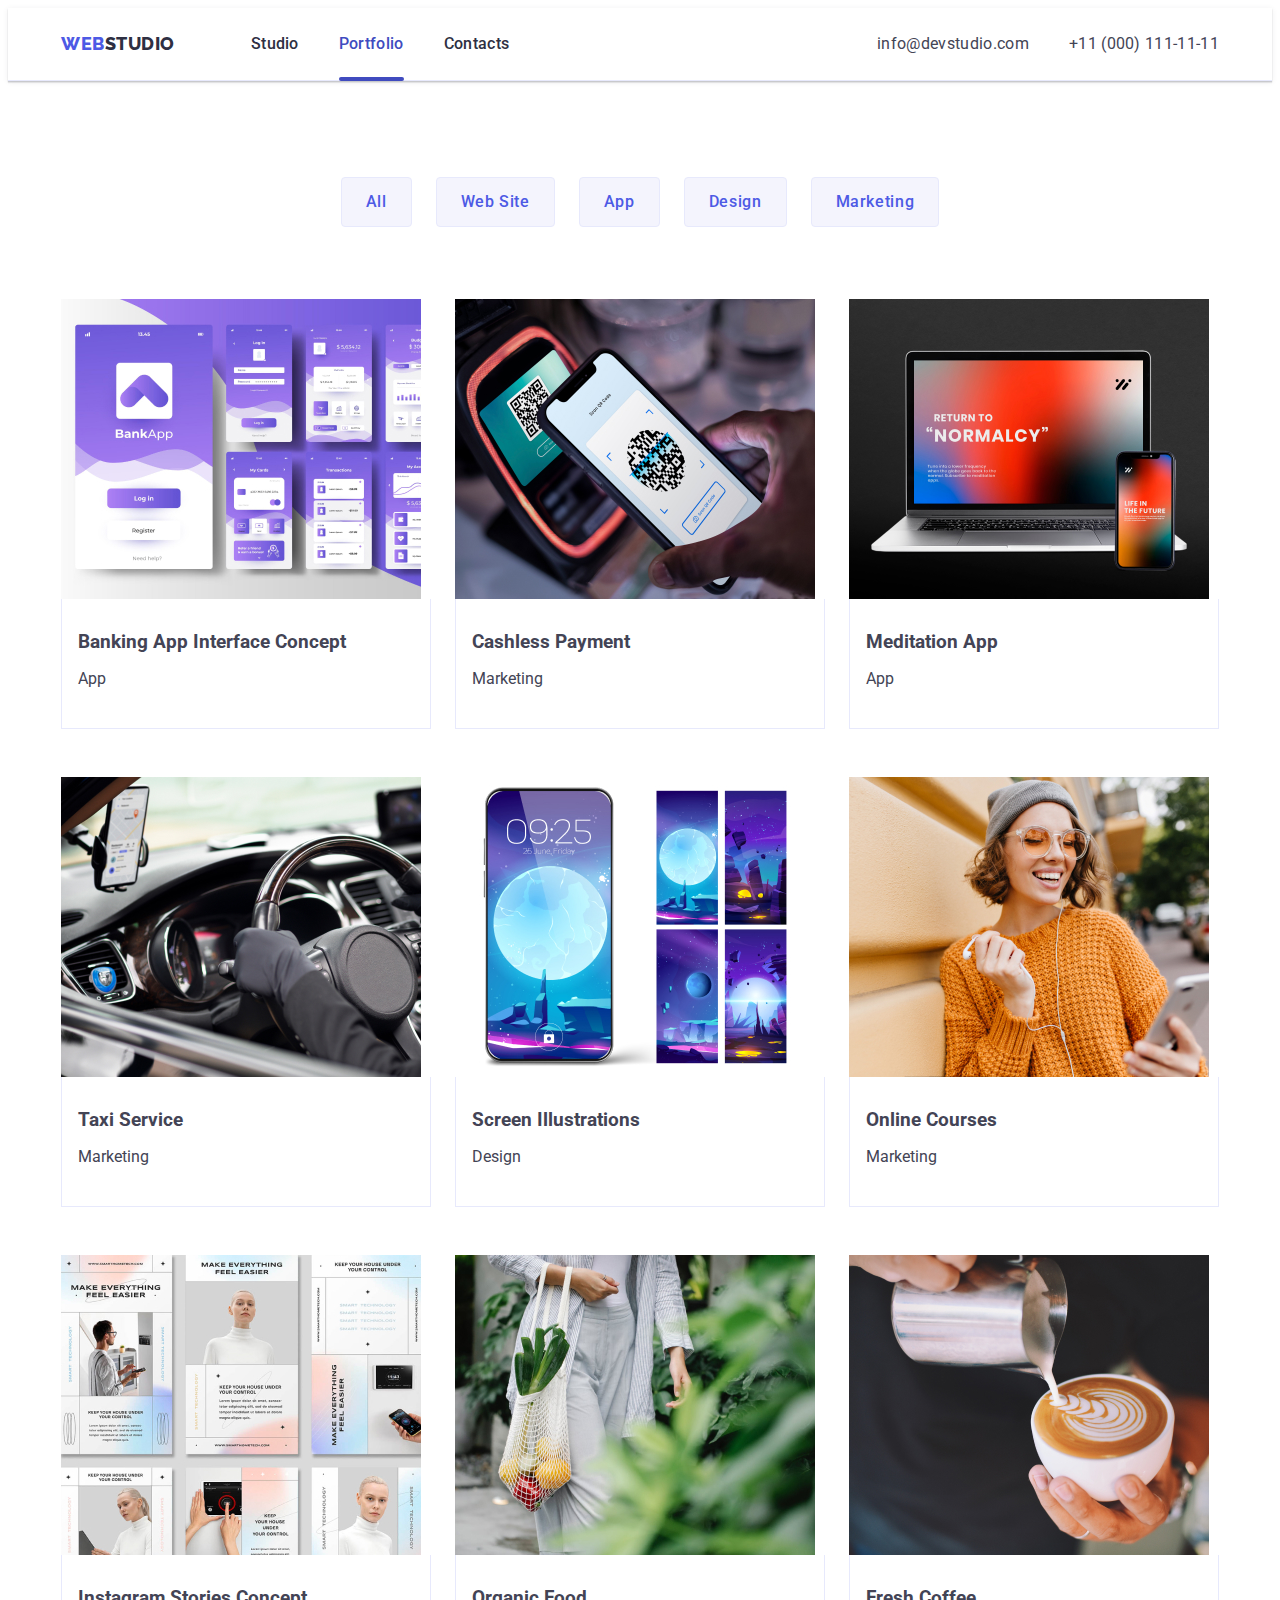
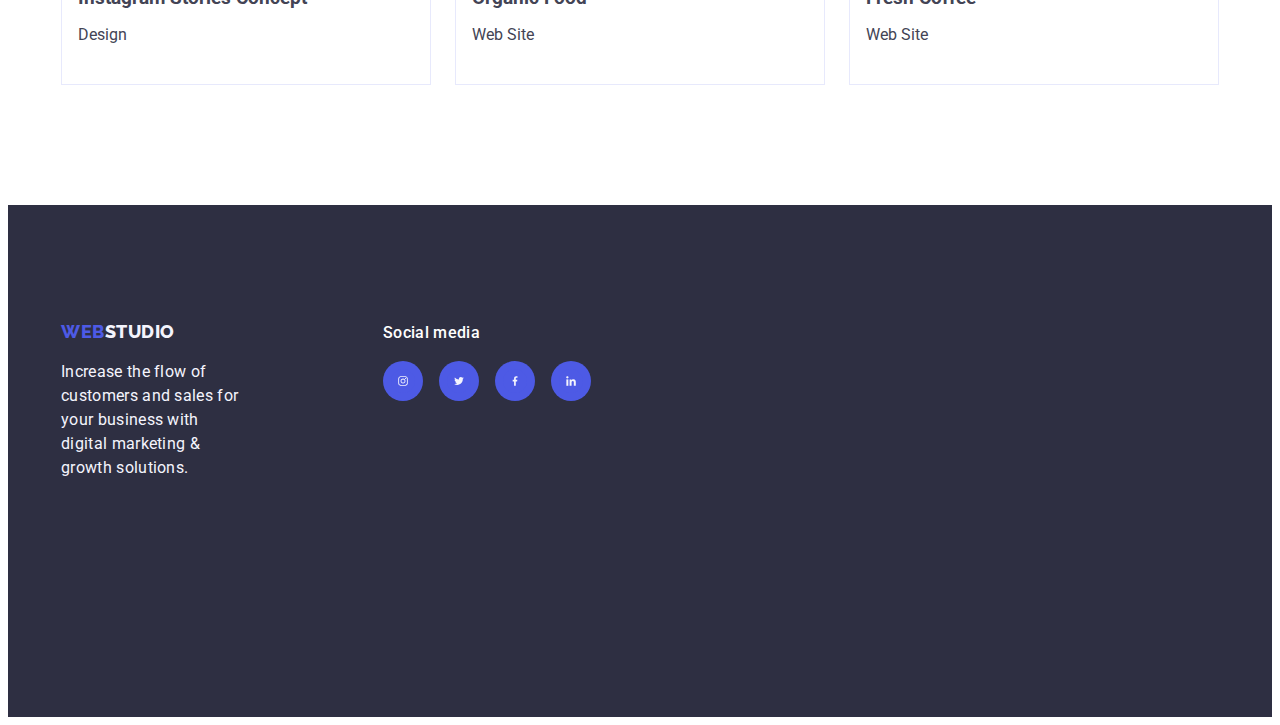
==== commit edd22917: "3" ====
--- a/portfolio.html
+++ b/portfolio.html
@@ -211,45 +211,48 @@
       </section>
     </main>
 
-      <footer class="footerclass">
-        <div class="container footer-div">
-          <div class="div-logo-footer">
-            <a href="" class="logo-footer link">Web<span class="span-studio">Studio</span></a>
-            <p class="footer-p">
-              Increase the flow of customers and sales for your business with
-              digital marketing & growth solutions.
-            </p>
-          </div>
-      
-          <div class="container social">
-            <p class="footer-p-social">
-              Social media
-            </p>
-            <ul class="icons-footer-social">
-              <li class="icons-sec-four-li">
-                <a href=" " class="icons-sec-four-a">
-                  <svg width="24" height="24" class="icons-sec-four-svg">
-                    <use href="./images/icons.svg#icon-instagram"></use>
-                  </svg></a>
-              </li>
-              <li>
+    <footer class="footerclass">
+      <div class="container footer-div">
+        <div class="div-logo-footer">
+          <a href="" class="logo-footer link">Web<span class="span-studio">Studio</span></a>
+          <p class="footer-p">
+            Increase the flow of customers and sales for your business with
+            digital marketing & growth solutions.
+          </p>
+        </div>
+    
+        <div class="container social">
+          <p class="footer-p-social">
+            Social media
+          </p>
+          <ul class="icons-footer-social">
+            <li class="icons-sec-four-li">
+              <a href=" " class="icons-sec-four-a">
+                <svg width="24" height="24" class="icons-sec-four-svg">
+                  <use href="./images/icons.svg#icon-instagram"></use>
+                </svg></a>
+            </li>
+            <li class="icons-sec-four-li">
+              <a href=" " class="icons-sec-four-a">
                 <svg width="24" height="24" class="icons-sec-four-svg">
                   <use href="./images/icons.svg#icon-twitter"></use>
-                </svg>
-              </li>
-              <li>
+                </svg></a>
+            </li>
+            <li class="icons-sec-four-li">
+              <a href=" " class="icons-sec-four-a">
                 <svg width="24" height="24" class="icons-sec-four-svg">
                   <use href="./images/icons.svg#icon-facebook"></use>
-                </svg>
-              </li>
-              <li>
+                </svg></a>
+            </li>
+            <li class="icons-sec-four-li">
+              <a href=" " class="icons-sec-four-a">
                 <svg width="24" height="24" class="icons-sec-four-svg">
                   <use href="./images/icons.svg#icon-linkedin"></use>
-                </svg>
-              </li>
-            </ul>
-          </div>
+                </svg></a>
+            </li>
+          </ul>
         </div>
-      </footer>
+      </div>
+    </footer>
   </body>
 </html>
--- a/css/style.css
+++ b/css/style.css
@@ -322,6 +322,7 @@
   font-family: Roboto;
   font-size: 16px;
   font-weight: 500;
+  margin-bottom: 16px;
   line-height: 1.5;
   color: var(--white, #FFF);
   letter-spacing: 0.02em;
@@ -362,6 +363,10 @@
   padding: 12px 24px;
   border-radius: 4px;
   border: 1px solid var(--cornflower, #e7e9fc);
+  transition: color 250ms cubic-bezier(0.4, 0, 0.2, 1),
+    background-color 250ms cubic-bezier(0.4, 0, 0.2, 1),
+    border-color 250ms cubic-bezier(0.4, 0, 0.2, 1),
+    box-shadow 250ms cubic-bezier(0.4, 0, 0.2, 1);
 }
 
 .div-header {
@@ -493,6 +498,7 @@
   display: flex;
   justify-content: center;
   border-radius: 50%;
+  transition: background-color 250ms cubic-bezier(0.4, 0, 0.2, 1);
 }
 
 .icons-sec-four-a-footer {
@@ -516,13 +522,15 @@
 
 .icons-sec-four-a:hover,
 .icons-sec-four-a:focus {
-  background-color: #404bbf;
+  background-color: #31d0aa;
 }
 
 .icons-sec-four-svg {
   fill: var(--cloud, #F4F4FD);
 }
-
+.modal-close-svg{
+  transition: fill 250ms cubic-bezier(0.4, 0, 0.2, 1);
+}
 .customers-list {
   display: flex;
   align-items: flex-start;
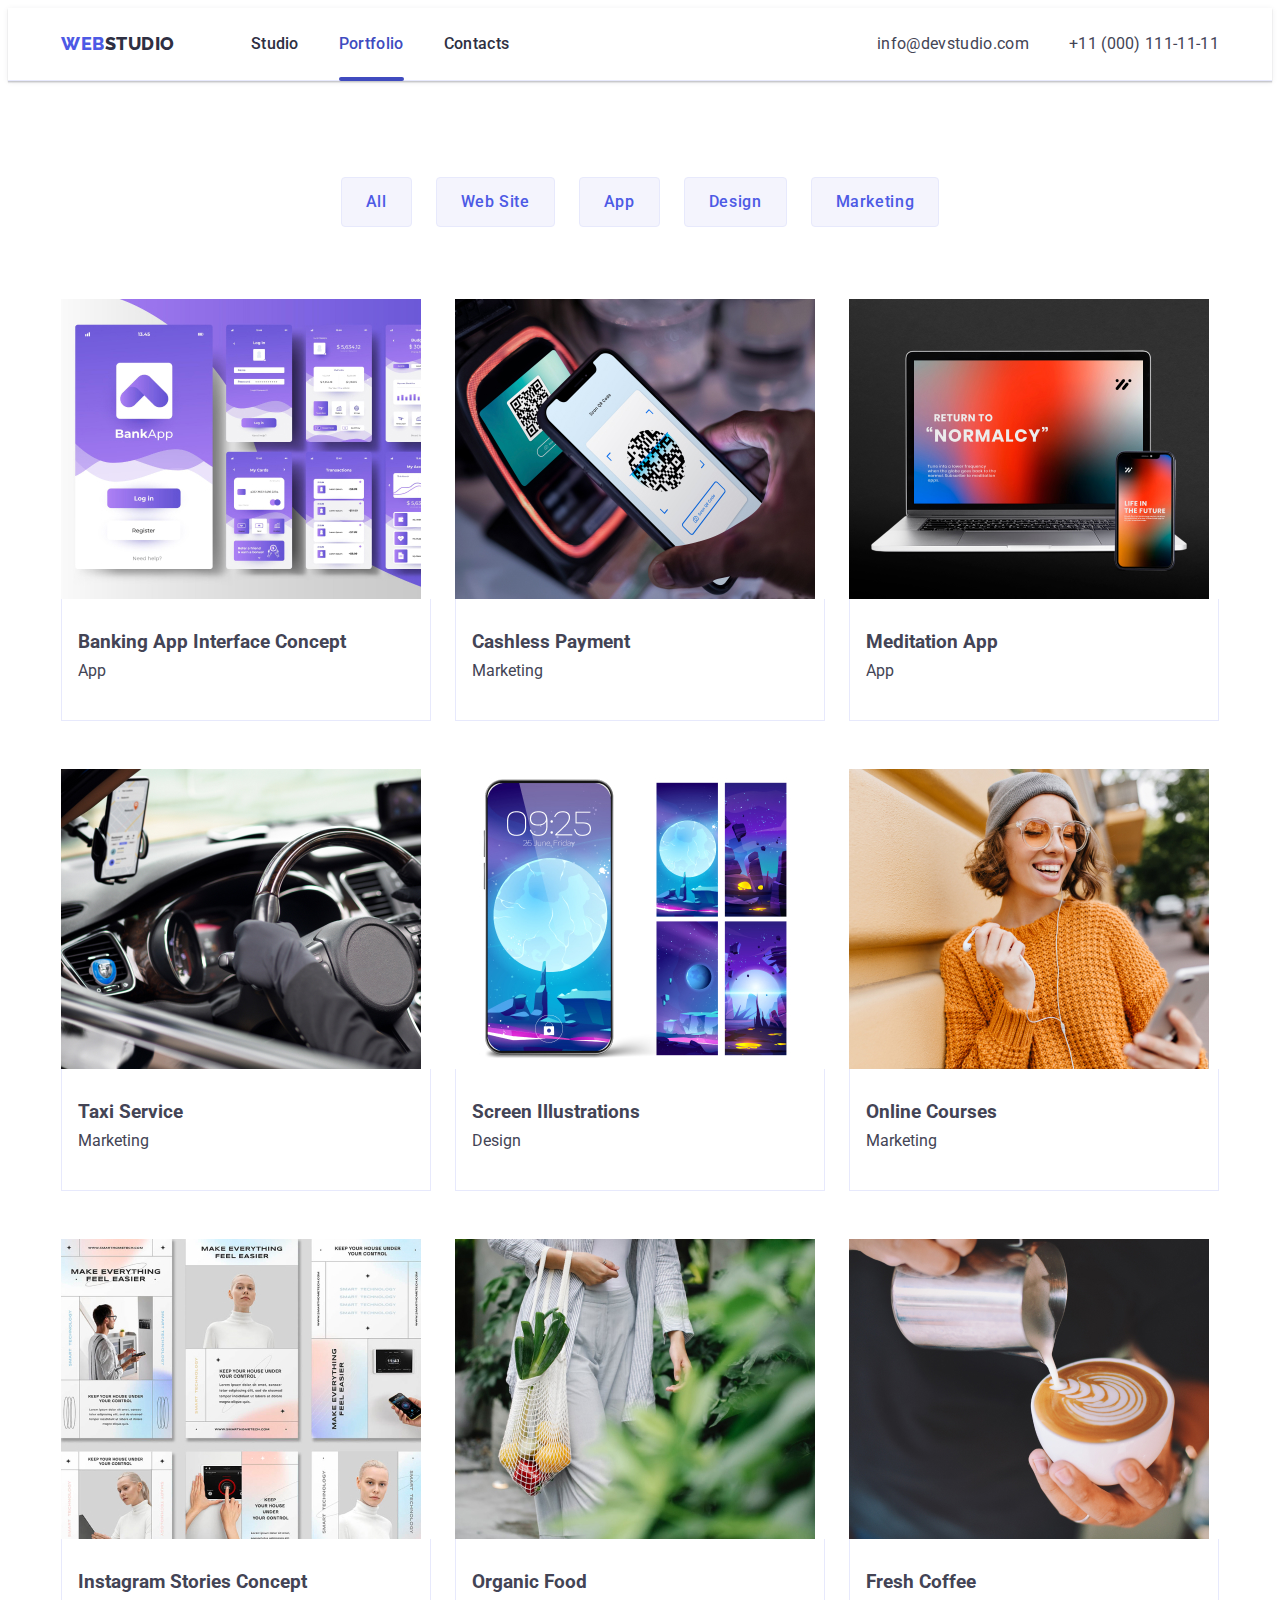
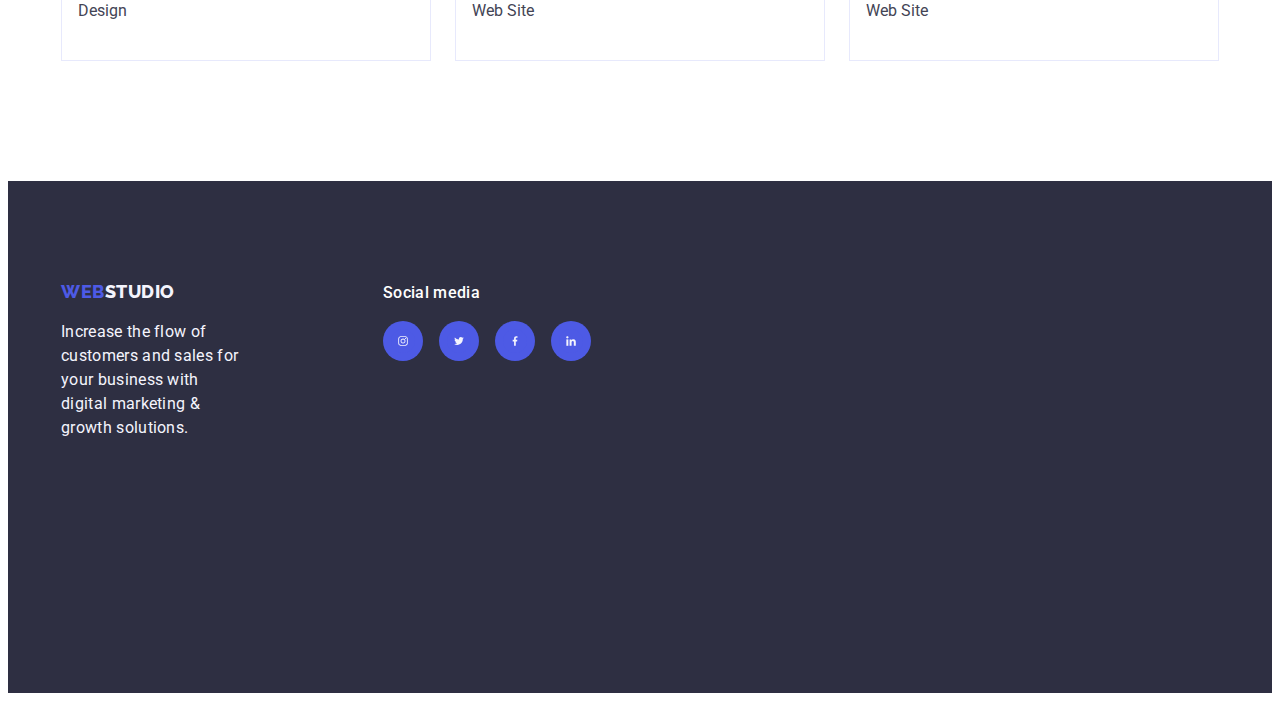
==== commit 74245c11: "5" ====
--- a/portfolio.html
+++ b/portfolio.html
@@ -199,7 +199,8 @@
                   width="360"
                   height="300"
                   alt="Fresh Coffee"
-                /><p class="img-decs">14 Stylish and User-Friendly App Design Concepts · Task Manager App · Calorie Tracker App · Exotic Fruit Ecommerce App · Cloud Storage App</p></div>
+                /><p class="img-decs">14 Stylish and User-Friendly App Design Concepts · Task Manager App · Calorie Tracker App · Exotic Fruit Ecommerce App · Cloud Storage App</p>
+              </div>
                 <div class="block-one-div">
                   <h3 class="sec-h-three-portf">Fresh Coffee</h3>
                   <p class="sec-p-portf">Web Site</p>
@@ -211,48 +212,48 @@
       </section>
     </main>
 
-    <footer class="footerclass">
-      <div class="container footer-div">
-        <div class="div-logo-footer">
-          <a href="" class="logo-footer link">Web<span class="span-studio">Studio</span></a>
-          <p class="footer-p">
-            Increase the flow of customers and sales for your business with
-            digital marketing & growth solutions.
-          </p>
-        </div>
-    
-        <div class="container social">
-          <p class="footer-p-social">
-            Social media
-          </p>
-          <ul class="icons-footer-social">
-            <li class="icons-sec-four-li">
-              <a href=" " class="icons-sec-four-a">
-                <svg width="24" height="24" class="icons-sec-four-svg">
-                  <use href="./images/icons.svg#icon-instagram"></use>
-                </svg></a>
-            </li>
-            <li class="icons-sec-four-li">
-              <a href=" " class="icons-sec-four-a">
-                <svg width="24" height="24" class="icons-sec-four-svg">
-                  <use href="./images/icons.svg#icon-twitter"></use>
-                </svg></a>
-            </li>
-            <li class="icons-sec-four-li">
-              <a href=" " class="icons-sec-four-a">
-                <svg width="24" height="24" class="icons-sec-four-svg">
-                  <use href="./images/icons.svg#icon-facebook"></use>
-                </svg></a>
-            </li>
-            <li class="icons-sec-four-li">
-              <a href=" " class="icons-sec-four-a">
-                <svg width="24" height="24" class="icons-sec-four-svg">
-                  <use href="./images/icons.svg#icon-linkedin"></use>
-                </svg></a>
-            </li>
-          </ul>
-        </div>
-      </div>
-    </footer>
+<footer class="footerclass">
+  <div class="container footer-div">
+    <div class="div-logo-footer">
+      <a href="" class="logo-footer link">Web<span class="span-studio">Studio</span></a>
+      <p class="footer-p">
+        Increase the flow of customers and sales for your business with
+        digital marketing & growth solutions.
+      </p>
+    </div>
+
+    <div class="container social">
+      <p class="footer-p-social">
+        Social media
+      </p>
+      <ul class="icons-footer-social">
+        <li class="icons-sec-four-li">
+          <a href=" " class="icons-sec-four-a-footer">
+            <svg width="24" height="24" class="icons-sec-four-svg">
+              <use href="./images/icons.svg#icon-instagram"></use>
+            </svg></a>
+        </li>
+        <li class="icons-sec-four-li">
+          <a href=" " class="icons-sec-four-a-footer">
+            <svg width="24" height="24" class="icons-sec-four-svg">
+              <use href="./images/icons.svg#icon-twitter"></use>
+            </svg></a>
+        </li>
+        <li class="icons-sec-four-li">
+          <a href=" " class="icons-sec-four-a-footer">
+            <svg width="24" height="24" class="icons-sec-four-svg">
+              <use href="./images/icons.svg#icon-facebook"></use>
+            </svg></a>
+        </li>
+        <li class="icons-sec-four-li">
+          <a href=" " class="icons-sec-four-a-footer">
+            <svg width="24" height="24" class="icons-sec-four-svg">
+              <use href="./images/icons.svg#icon-linkedin"></use>
+            </svg></a>
+        </li>
+      </ul>
+    </div>
+  </div>
+</footer>
   </body>
 </html>
--- a/css/style.css
+++ b/css/style.css
@@ -178,7 +178,8 @@
 h2,
 h3,
 h4,
-h5 {
+h5,
+p {
   margin: 0;
 }
 
@@ -318,16 +319,6 @@
   padding-left: 0;
 }
 
-.footer-p-social {
-  font-family: Roboto;
-  font-size: 16px;
-  font-weight: 500;
-  margin-bottom: 16px;
-  line-height: 1.5;
-  color: var(--white, #FFF);
-  letter-spacing: 0.02em;
-}
-
 .section-buttons {
   background-color: var(---navyblue, #2e2f42);
 }
@@ -522,7 +513,7 @@
 
 .icons-sec-four-a:hover,
 .icons-sec-four-a:focus {
-  background-color: #31d0aa;
+  background-color: #404bbf;
 }
 
 .icons-sec-four-svg {
@@ -602,8 +593,13 @@
 .block-one-a:hover,
 .block-one-a:focus {
   box-shadow: 0px 1px 6px rgba(46, 47, 66, 0.08), 0px 1px 1px rgba(46, 47, 66, 0.16), 0px 2px 1px rgba(46, 47, 66, 0.08);
-}
-
+  transform: translateY(0%);
+}
+
+.block-one-a:hover .img-decs,
+.block-one-a:focus .img-decs{
+  transform: translateY(0%);
+}
 .custom-link {
   width: 100%;
   height: 100%;
@@ -677,4 +673,14 @@
   color: var(--cloud, #F4F4FD);
   padding: 40px 32px;
   background: var(--iris, #4D5AE5);
+}
+
+.footer-p-social {
+  font-family: Roboto;
+  font-size: 16px;
+  font-weight: 500;
+  line-height: 1.5;
+  color: var(--white, #FFF);
+  letter-spacing: 0.02em;
+  margin-bottom: 16px;
 }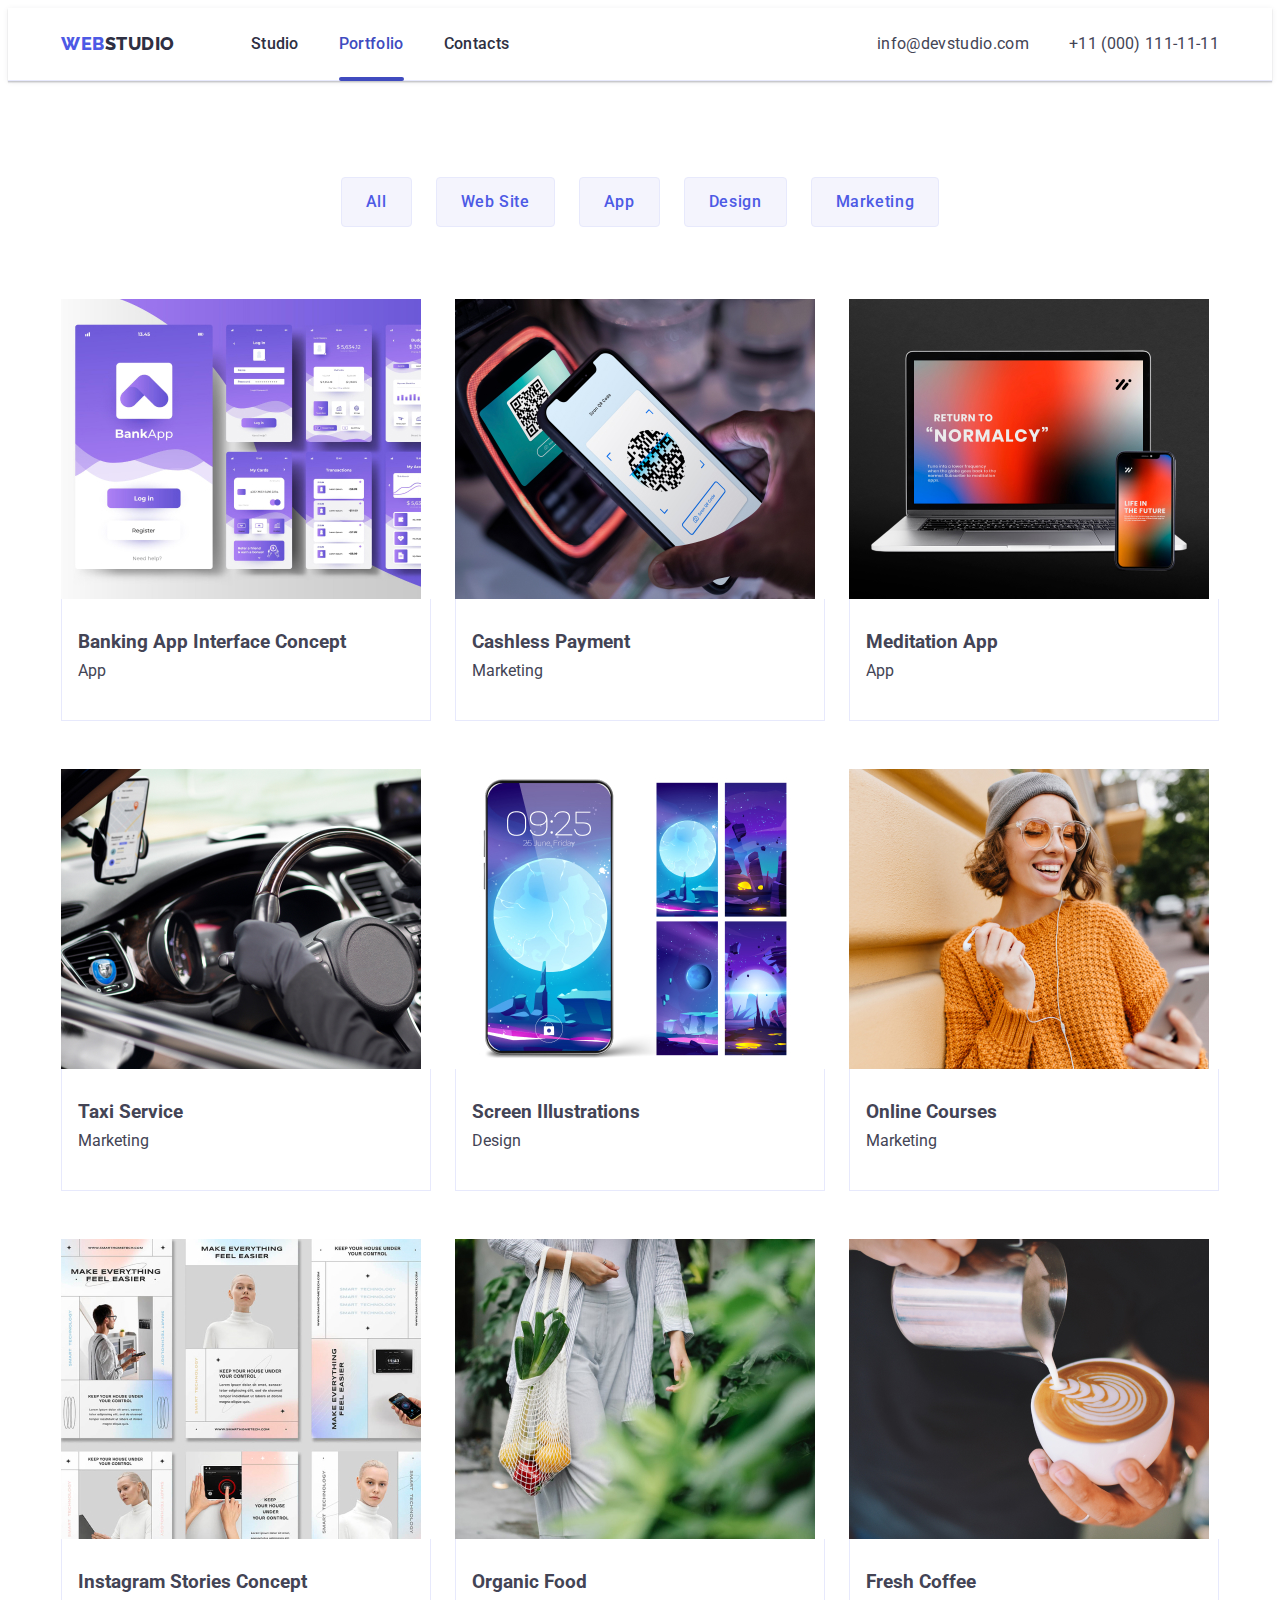
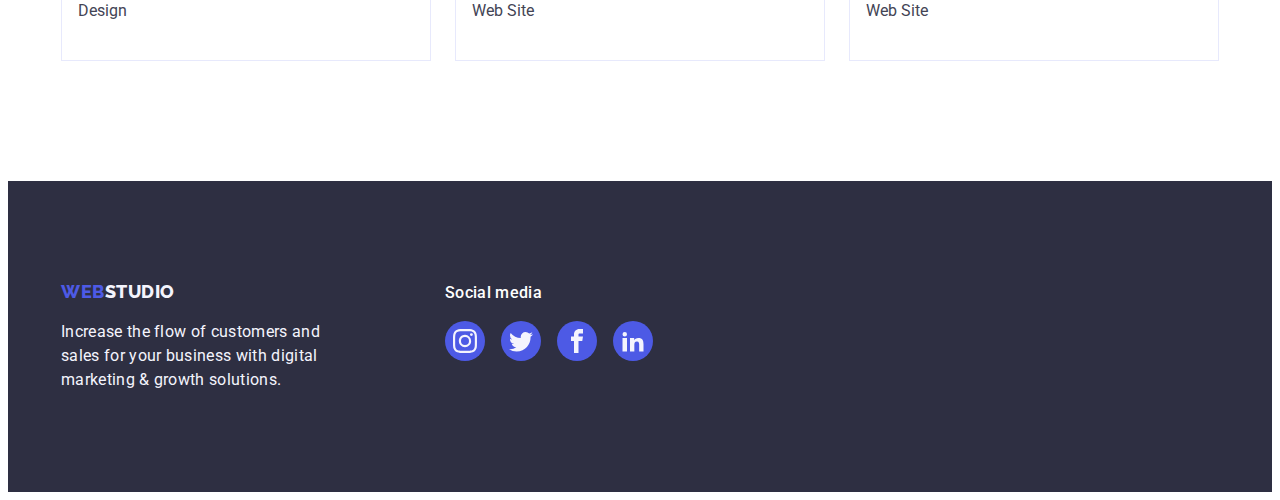
==== commit 95368442: "8" ====
--- a/portfolio.html
+++ b/portfolio.html
@@ -222,7 +222,7 @@
       </p>
     </div>
 
-    <div class="container social">
+    <div class="social">
       <p class="footer-p-social">
         Social media
       </p>
--- a/css/style.css
+++ b/css/style.css
@@ -226,6 +226,7 @@
   justify-content: center;
   align-items: center;
   display: flex;
+  margin-bottom: 8px;
 }
 
 .h-section-thee {
@@ -250,8 +251,6 @@
 .footerclass {
   background-color: var(--navyblue);
   padding: 100px 0;
-  height: 312px;
-  flex-shrink: 0;
 }
 
 .block-one {
@@ -272,9 +271,7 @@
 }
 
 .block-one-li:hover {
-  border: 1px solid var(--cloud, #F4F4FD);
   background: var(--white, #FFF);
-  box-shadow: 0px 2px 1px 0px rgba(46, 47, 66, 0.08), 0px 1px 1px 0px rgba(46, 47, 66, 0.16), 0px 1px 6px 0px rgba(46, 47, 66, 0.08);
 }
 
 .sec-p-portf,
@@ -500,6 +497,7 @@
   display: flex;
   justify-content: center;
   border-radius: 50%;
+  transition: background-color 250ms cubic-bezier(0.4, 0, 0.2, 1);
 }
 
 .icons-sec-four-a-footer:hover,
@@ -614,7 +612,9 @@
 }
 
 .custom-link:hover,
-.custom-link:focus {
+.custom-link:focus,
+.icon-customers:hover,
+.icon-customers:focus {
   border-color: #404bbf;
   color: #404bbf;
 }
